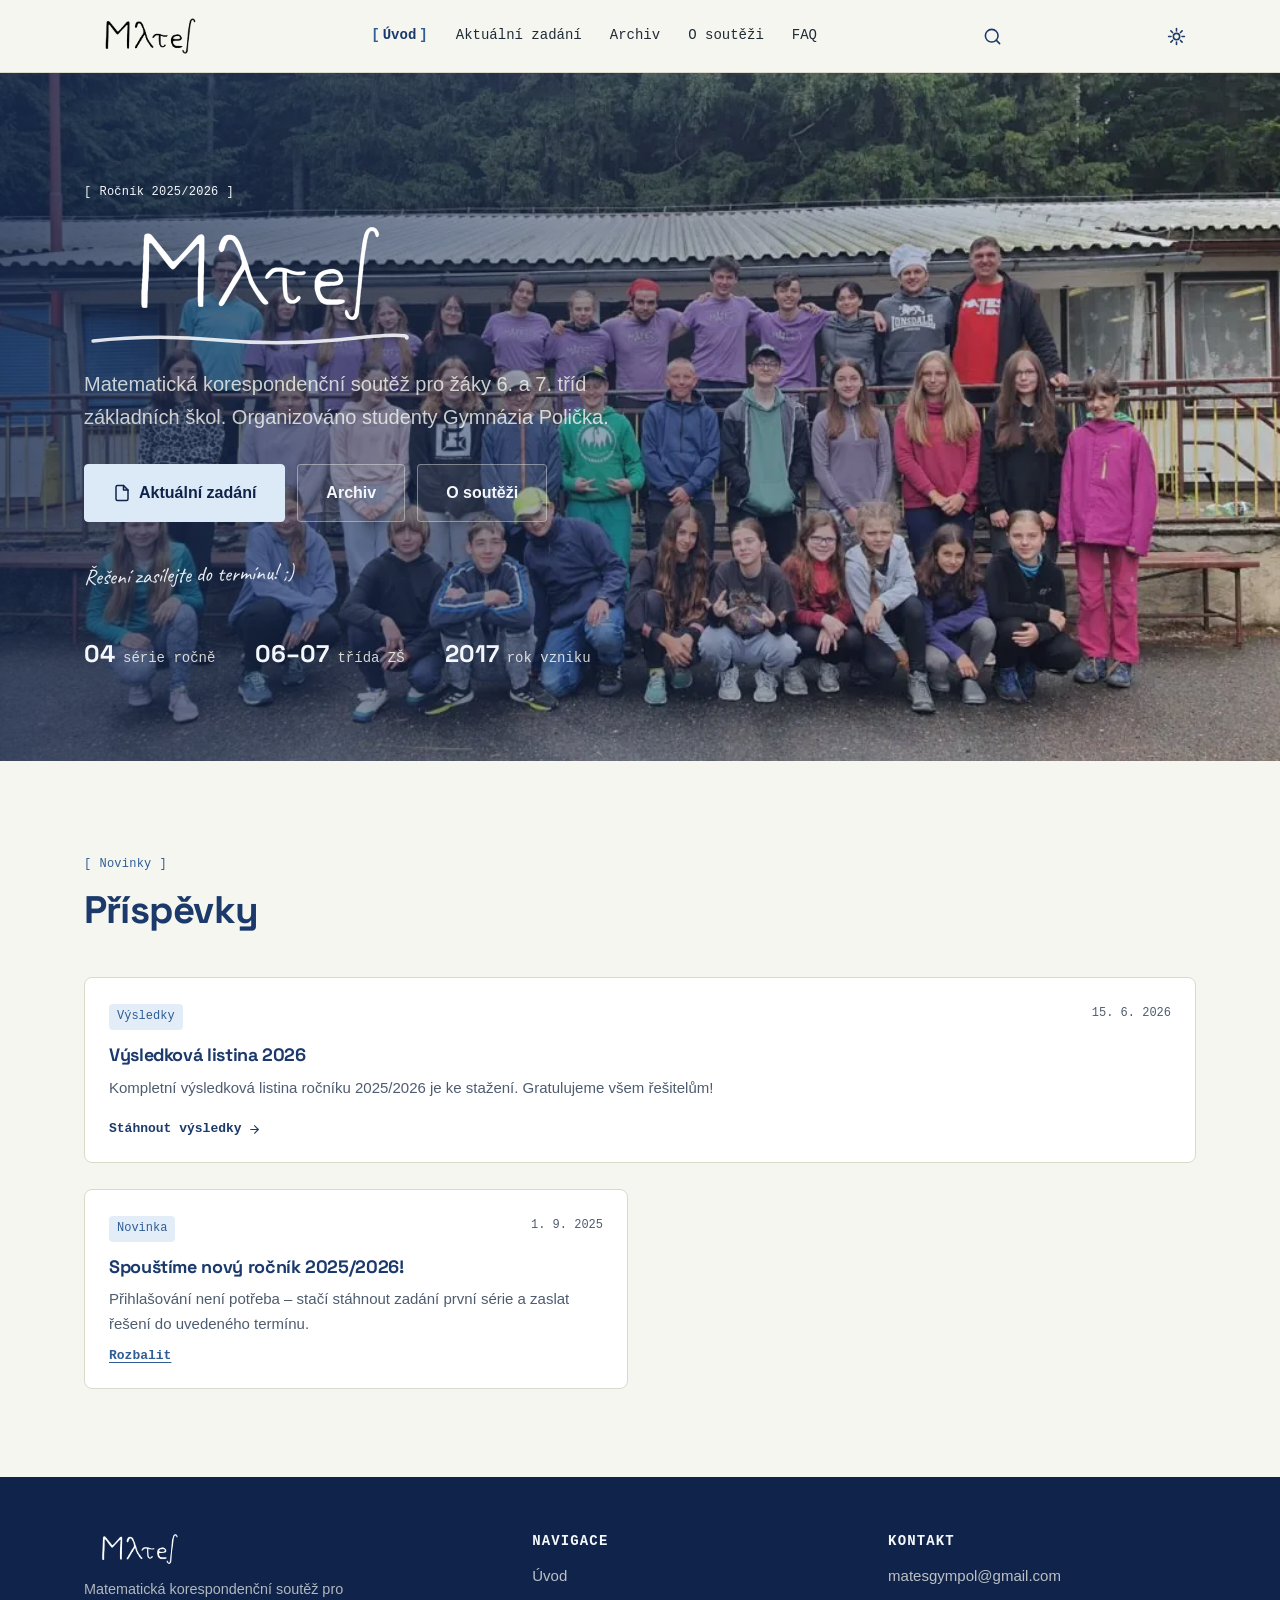
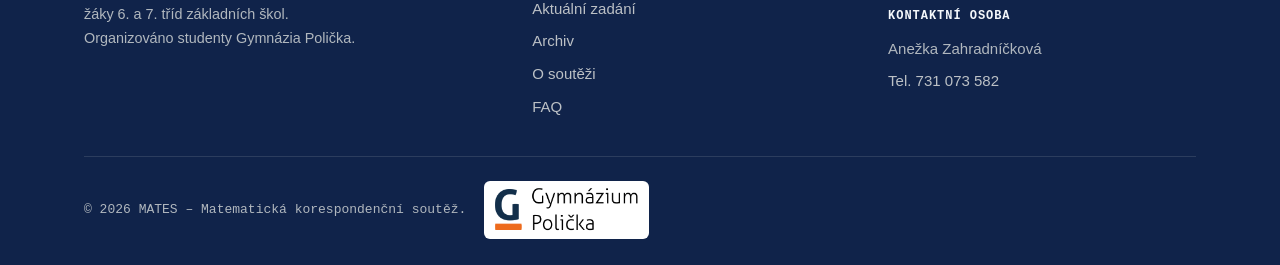
==== index.html @ 736cdec0 "Add files via upload" ====
<!DOCTYPE html>
<html lang="cs">
<head>
<meta charset="UTF-8">
<meta name="viewport" content="width=device-width, initial-scale=1">
<title>MATES – Matematická korespondenční soutěž pro žáky 6. a 7. tříd</title>
<meta name="description" content="MATES (matesgympolicka) – matematická korespondenční soutěž pro žáky 6. a 7. tříd základních škol. Organizuje Gymnázium Polička. Řešte úlohy, soutěžte s ostatními a rozvíjejte matematické dovednosti.">
<meta name="keywords" content="matematická soutěž, MATES, matesgympolicka, matesgympol, gympolicka mates, matematická korespondenční soutěž, Gymnázium Polička, matematika pro žáky, matematické úlohy, soutěž ZŠ, matematika 6. třída, matematika 7. třída, Polička matematika, matematická olympiáda, korespondenční soutěž, matematika ke stažení, matematické příklady, matematika pro děti, soutěž z matematiky, matematická hádanka, logické úlohy">
<link rel="canonical" href="https://matesgympolicka.me/">
<link rel="alternate" hreflang="cs" href="https://matesgympolicka.me/">
<link rel="icon" href="assets/images/favicon.png" type="image/png">
<link rel="apple-touch-icon" href="assets/images/apple-touch-icon.png">
<meta name="theme-color" content="#1B3A6B" media="(prefers-color-scheme: light)">
<meta name="theme-color" content="#0F1729" media="(prefers-color-scheme: dark)">
<meta property="og:type" content="website">
<meta property="og:title" content="MATES – Matematická korespondenční soutěž pro žáky 6. a 7. tříd">
<meta property="og:description" content="Matematická korespondenční soutěž pro žáky 6. a 7. tříd základních škol. Řešte úlohy, soutěžte s ostatními a rozvíjejte své matematické dovednosti.">
<meta property="og:image" content="https://matesgympolicka.me/assets/images/back1.webp">
<meta property="og:url" content="https://matesgympolicka.me/">
<meta property="og:locale" content="cs_CZ">
<meta property="og:site_name" content="MATES – Matematická korespondenční soutěž">
<meta name="twitter:card" content="summary_large_image">
<meta name="twitter:title" content="MATES – Matematická korespondenční soutěž pro žáky 6. a 7. tříd">
<meta name="twitter:description" content="Matematická korespondenční soutěž pro žáky 6. a 7. tříd základních škol. Řešte úlohy, soutěžte s ostatními a rozvíjejte své matematické dovednosti.">
<meta name="twitter:image" content="https://matesgympolicka.me/assets/images/back1.webp">
<link rel="preload" as="image" href="assets/images/back1.webp">
<script type="application/ld+json">
{
  "@context": "https://schema.org",
  "@type": "EducationalOrganization",
  "name": "MATES – Matematická korespondenční soutěž",
  "description": "Matematická korespondenční soutěž pro žáky 6. a 7. tříd základních škol",
  "url": "https://matesgympolicka.me/",
  "logo": "https://matesgympolicka.me/assets/images/logo.webp",
  "parentOrganization": {
    "@type": "EducationalOrganization",
    "name": "Gymnázium Polička",
    "url": "https://www.gympolicka.cz"
  },
  "contactPoint": {
    "@type": "ContactPoint",
    "email": "matesgympol@gmail.com",
    "telephone": "+420-731-073-582",
    "contactType": "customer service",
    "availableLanguage": "Czech"
  },
  "sameAs": []
}
</script>

<script type="application/ld+json">
{
  "@context": "https://schema.org",
  "@type": "WebSite",
  "name": "MATES – Matematická korespondenční soutěž",
  "url": "https://matesgympolicka.me/",
  "description": "Matematická korespondenční soutěž pro žáky 6. a 7. tříd základních škol",
  "inLanguage": "cs",
  "potentialAction": {
    "@type": "SearchAction",
    "target": "https://matesgympolicka.me/vsechny-prispevky/?q={search_term_string}",
    "query-input": "required name=search_term_string"
  }
}
</script>
<script>(function(){var t=null;try{t=localStorage.getItem("mates-theme")}catch(e){}if(t!=="light"&&t!=="dark"){t=window.matchMedia&&matchMedia("(prefers-color-scheme: dark)").matches?"dark":"light"}document.documentElement.setAttribute("data-theme",t)})();</script>
<link rel="preconnect" href="https://fonts.googleapis.com">
<link rel="preconnect" href="https://fonts.gstatic.com" crossorigin>
<link href="https://fonts.googleapis.com/css2?family=Space+Grotesk:wght@500;600;700&family=Caveat:wght@600&display=swap" rel="stylesheet">
<link rel="stylesheet" href="style.css?v=8">
<meta name="robots" content="index, follow">
</head>
<body>

<a class="skip-link" href="#main-content">Přeskočit na obsah</a>

<div class="chyba" id="chyba-obsah" hidden></div>

<header class="site-header" role="banner">
  <div class="container">
    <div class="nav">
      <a href="/" class="nav__brand" aria-label="MATES – Přejít na úvodní stránku">
        <img loading="lazy" class="nav__logo" src="assets/images/logo.webp" alt="" aria-hidden="true">
      </a>

      <button type="button" class="nav__toggle" aria-controls="mobile-navigation" aria-expanded="false" aria-label="Otevřít menu">
        <span></span><span></span><span></span>
      </button>

      <nav aria-label="Hlavní navigace">
        <ul class="nav__menu">
          <li><a href="/" class="nav__link is-active" aria-current="page">Úvod</a></li>
          <li><a href="/aktualni-zadani" class="nav__link">Aktuální zadání</a></li>
          <li><a href="/archiv" class="nav__link">Archiv</a></li>
          <li><a href="/o-soutezi" class="nav__link">O soutěži</a></li>
          <li><a href="/faq" class="nav__link">FAQ</a></li>
        </ul>
      </nav>

      <button type="button" class="nav__search" id="search-toggle" aria-label="Hledat" aria-expanded="false">
        <svg xmlns="http://www.w3.org/2000/svg" width="20" height="20" viewBox="0 0 24 24" fill="none" stroke="currentColor" stroke-width="2" stroke-linecap="round" stroke-linejoin="round" aria-hidden="true"><circle cx="11" cy="11" r="8"/><line x1="21" y1="21" x2="16.65" y2="16.65"/></svg>
      </button>

      <button type="button" class="theme-toggle" aria-label="Přepnout tmavý režim">
        <svg class="icon-sun" xmlns="http://www.w3.org/2000/svg" width="20" height="20" viewBox="0 0 24 24" fill="none" stroke="currentColor" stroke-width="2" stroke-linecap="round" stroke-linejoin="round" aria-hidden="true"><circle cx="12" cy="12" r="4"/><line x1="12" y1="2" x2="12" y2="5"/><line x1="12" y1="19" x2="12" y2="22"/><line x1="2" y1="12" x2="5" y2="12"/><line x1="19" y1="12" x2="22" y2="12"/><line x1="4.9" y1="4.9" x2="7" y2="7"/><line x1="17" y1="17" x2="19.1" y2="19.1"/><line x1="4.9" y1="19.1" x2="7" y2="17"/><line x1="17" y1="7" x2="19.1" y2="4.9"/></svg>
        <svg class="icon-moon" xmlns="http://www.w3.org/2000/svg" width="20" height="20" viewBox="0 0 24 24" fill="none" stroke="currentColor" stroke-width="2" stroke-linecap="round" stroke-linejoin="round" aria-hidden="true"><path d="M21 12.8A9 9 0 1 1 11.2 3a7 7 0 0 0 9.8 9.8z"/></svg>
      </button>
    </div>
  </div>
</header>

<div class="mobile-nav__overlay" id="mobile-nav-overlay" aria-hidden="true"></div>

<nav id="mobile-navigation" class="mobile-nav" aria-label="Mobilní navigace" aria-hidden="true">
  <div class="mobile-nav__header">
    <button type="button" class="mobile-nav__close" aria-label="Zavřít menu">
      <svg xmlns="http://www.w3.org/2000/svg" width="22" height="22" viewBox="0 0 24 24" fill="none" stroke="currentColor" stroke-width="2" stroke-linecap="round" stroke-linejoin="round"><line x1="18" y1="6" x2="6" y2="18"/><line x1="6" y1="6" x2="18" y2="18"/></svg>
    </button>
  </div>
  <div class="mobile-nav__content">
    <div class="mobile-nav__search">
      <input type="search" id="mobile-search-input" class="search__input" placeholder="Hledat…" aria-label="Vyhledat na webu" autocomplete="off">
      <div class="search__results" id="mobile-search-results" hidden></div>
    </div>
    <ul class="mobile-nav__list">
      <li><a href="/" class="is-active" aria-current="page">Úvod</a></li>
      <li><a href="/aktualni-zadani">Aktuální zadání</a></li>
      <li><a href="/archiv">Archiv</a></li>
      <li><a href="/o-soutezi">O soutěži</a></li>
      <li><a href="/faq">FAQ</a></li>
    </ul>
  </div>
  <div class="mobile-nav__footer">
    <h4>Kontakt</h4>
    <a data-z="email-link" href="mailto:matesgympol@gmail.com">matesgympol@gmail.com</a>
    <span data-z="skola">Gymnázium Polička</span>
    <button type="button" class="theme-toggle" aria-label="Přepnout tmavý režim">
      <svg class="icon-sun" xmlns="http://www.w3.org/2000/svg" width="20" height="20" viewBox="0 0 24 24" fill="none" stroke="currentColor" stroke-width="2" stroke-linecap="round" stroke-linejoin="round" aria-hidden="true"><circle cx="12" cy="12" r="4"/><line x1="12" y1="2" x2="12" y2="5"/><line x1="12" y1="19" x2="12" y2="22"/><line x1="2" y1="12" x2="5" y2="12"/><line x1="19" y1="12" x2="22" y2="12"/><line x1="4.9" y1="4.9" x2="7" y2="7"/><line x1="17" y1="17" x2="19.1" y2="19.1"/><line x1="4.9" y1="19.1" x2="7" y2="17"/><line x1="17" y1="7" x2="19.1" y2="4.9"/></svg>
      <svg class="icon-moon" xmlns="http://www.w3.org/2000/svg" width="20" height="20" viewBox="0 0 24 24" fill="none" stroke="currentColor" stroke-width="2" stroke-linecap="round" stroke-linejoin="round" aria-hidden="true"><path d="M21 12.8A9 9 0 1 1 11.2 3a7 7 0 0 0 9.8 9.8z"/></svg>
      <span>Tmavý režim</span>
    </button>
  </div>
</nav>

<main id="main-content">

  <section class="hero" aria-label="Úvodní sekce">
    <div class="hero__bg" id="hero-fotka"></div>

    <div class="container">
      <div class="hero__content">
        <span class="eyebrow" id="hero-stav">Ročník 2025/2026 · aktivní</span>
        <h1 class="hero__title"><img class="hero__logo" src="assets/images/logo-white.webp" alt="MATES"></h1>
        <svg class="chalk-underline" viewBox="0 0 300 14" preserveAspectRatio="none" aria-hidden="true">
          <path d="M3 9 Q 60 2 120 8 T 240 7 T 297 6" fill="none" stroke="currentColor" stroke-width="3.5" stroke-linecap="round"/>
        </svg>
        <p class="hero__subtitle" id="hero-podtitulek"></p>
        <div class="hero__actions">
          <a href="/aktualni-zadani" class="btn btn-chalk btn-lg">
            <svg xmlns="http://www.w3.org/2000/svg" width="18" height="18" viewBox="0 0 24 24" fill="none" stroke="currentColor" stroke-width="2" stroke-linecap="round" stroke-linejoin="round"><path d="M14 2H6a2 2 0 0 0-2 2v16a2 2 0 0 0 2 2h12a2 2 0 0 0 2-2V8z"/><polyline points="14 2 14 8 20 8"/></svg>
            Aktuální zadání
          </a>
          <a href="/archiv" class="btn btn-ghost btn-lg">Archiv</a>
          <a href="/o-soutezi" class="btn btn-ghost btn-lg">O soutěži</a>
        </div>
        <p class="hero__note" id="hero-poznamka" hidden></p>
        <div class="hero__stats" id="hero-statistiky"></div>
      </div>
    </div>
  </section>

  <section class="section" id="prispevky">
    <div class="container">
      <div class="section__head">
        <span class="eyebrow">Novinky</span>
        <h2 class="section__title"><a href="/vsechny-prispevky">Příspěvky</a></h2>
      </div>
      <div class="posts-grid" id="posts-grid" aria-live="polite" aria-busy="true">
      <div class="skeleton--card"><div class="skeleton skeleton--title"></div><div class="skeleton skeleton--text"></div><div class="skeleton skeleton--text" style="width:60%"></div></div>
      <div class="skeleton--card"><div class="skeleton skeleton--title"></div><div class="skeleton skeleton--text"></div></div>
      <div class="skeleton--card"><div class="skeleton skeleton--title"></div><div class="skeleton skeleton--text"></div></div></div>
    </div>
  </section>

</main>

<footer class="site-footer" role="contentinfo">
  <div class="container">
    <div class="footer-top">
      <div>
        <div class="footer-brand"><img loading="lazy" class="footer-logo" src="assets/images/logo-white.webp" alt="" aria-hidden="true"></div>
        <p class="footer-desc">Matematická korespondenční soutěž pro žáky 6. a 7. tříd základních škol. Organizováno studenty Gymnázia Polička.</p>
      </div>
      <div>
        <h4 class="footer-heading">Navigace</h4>
        <nav class="footer-links" aria-label="Patička navigace">
          <a href="/">Úvod</a>
          <a href="/aktualni-zadani">Aktuální zadání</a>
          <a href="/archiv">Archiv</a>
          <a href="/o-soutezi">O soutěži</a>
          <a href="/faq">FAQ</a>
        </nav>
      </div>
      <div>
        <h4 class="footer-heading">Kontakt</h4>
        <div class="footer-links">
          <a data-z="email-link" href="mailto:matesgympol@gmail.com">matesgympol@gmail.com</a>
          <span class="footer-subhead">Kontaktní osoba</span>
          <span data-z="osoba">Anežka Zahradníčková</span>
          <a data-z="telefon" href="tel:731073582">Tel. 731 073 582</a>
        </div>
      </div>
    </div>
    <div class="footer-bottom">
      <span class="footer-bottom__group">
        <span>&copy; <span data-z="rok-letos">2026</span> MATES – Matematická korespondenční soutěž.</span>
        <a class="footer-school-logo" href="https://www.gympolicka.cz" target="_blank" rel="noopener" aria-label="Gymnázium Polička – web školy"><img loading="lazy" src="assets/images/skola-logo.webp" alt="Gymnázium Polička"></a>
      </span>
    </div>
  </div>
</footer>

<script src="obsah.js?v=8"></script>
<script src="main.js?v=8"></script>
<script src="editor.js?v=8"></script>
</body>
</html>
---- style.css ----
/* MATES — styly. Barvy a písma se mění tady, obsah v obsah.js. */

:root {
  color-scheme: light;
  --ink: #1B3A6B;
  --ink-2: #10234A;
  --paper: #F5F6EF;
  --paper-2: #ECEEE3;
  --box: #F0F1EB;
  --chalk: #F4F7FB;   /* bílá křída (na modré tabuli) */
  --chalk-deep: #2F5D94; /* ocelová modř (na světlém pozadí) */
  --coral: #C6512F;
  --coral-bg: #FBEAE2;
  --line: #DAD9CC;
  --text: #202B38;      /* neutrál zchlazený k modři */
  --text-muted: #4E5C70; /* ≥ 5.5:1 na papíře */
  --white: #FFFFFF;

  /* modrá škála jednoho odstínu */
  --blue-50: #E3EDF8;
  --blue-100: #DCE9F7;
  --blue-200: #C9DDF2;
  /* sémantické stavy */
  --ok: #2E6B3C; --ok-bg: #E4F0E6;
  --warn: #8A6D1D; --warn-bg: #F6F0DA;

  --hero-bg: #10234A;
  --shadow-hdr: 0 6px 20px rgba(16,35,74,0.14);

  --font-display: "Space Grotesk", "Segoe UI", sans-serif;
  --font-body: -apple-system, BlinkMacSystemFont, "Segoe UI", Roboto, "Helvetica Neue", Arial, sans-serif;
  --font-mono: ui-monospace, "Cascadia Mono", "Segoe UI Mono", Menlo, Consolas, monospace;
  --font-hand: "Caveat", "Segoe Script", cursive;

  /* typografická škála */
  --text-xs: 0.75rem; --text-sm: 0.875rem; --text-md: 1.0625rem;
  --text-lg: 1.125rem; --text-xl: 1.375rem; --text-2xl: 1.75rem; --text-3xl: 2.4rem;
  /* rytmus pohybu */
  --dur-1: 0.15s; --dur-2: 0.25s; --dur-3: 0.4s;

  --radius-sm: 4px;
  --radius-md: 8px;
  --container: 1160px;
  --pad: 24px;
  --gap-section: 88px;

  --ease: cubic-bezier(0.4, 0, 0.2, 1);
}

/* Tmavý režim */
[data-theme="dark"] {
  color-scheme: dark;
  --ink: #DCE5F1;
  --ink-2: #0A111F;
  --paper: #0F1729;
  --paper-2: #16213A;
  --box: #1D2B48;
  --chalk: #F4F7FB;
  --chalk-deep: #8FB4E0;
  --coral: #E37E5A;
  --coral-bg: #3A241C;
  --line: rgba(220,231,245,0.14);
  --text: #C9D4E2;
  --text-muted: #9AA7BA; /* ≥ 6:1 na tmavých plochách */
  --white: #17223B;
  --blue-50: #22355A;
  --blue-100: #2A3F68;
  --blue-200: #33507F;
  --ok: #7BC48F; --ok-bg: #1D3326;
  --warn: #D9B45C; --warn-bg: #332B17;
  --hero-bg: #0B1526;
  --shadow-hdr: 0 6px 20px rgba(0,0,0,0.5);
}
[data-theme="dark"] .btn-primary:hover { background: var(--blue-200); border-color: var(--blue-200); color: var(--ink-2); }
[data-theme="dark"] .btn-chalk { color: var(--chalk); }
[data-theme="dark"] .btn-chalk:hover { color: var(--chalk); }
[data-theme="dark"] .skip-link { color: var(--ink-2); }
[data-theme="dark"] .info-item__logo, [data-theme="dark"] .footer-school-logo img { background: #fff; }

[data-theme="dark"] .archiv-link { border-color: var(--line); }
[data-theme="dark"] a.archiv-link:hover { border-color: var(--chalk-deep); background: var(--blue-50); }
[data-theme="dark"] .edit-overlay { background: rgba(5,10,20,0.72); }
@media (max-width: 900px) { .nav .theme-toggle { display: none; } }

/* Reset */
*, *::before, *::after { box-sizing: border-box; margin: 0; padding: 0; }
html { -webkit-font-smoothing: antialiased; scroll-padding-top: 84px; }
body {
  font-family: var(--font-body);
  font-size: 1rem;
  color: var(--text);
  background: var(--paper);
  line-height: 1.65;
  overflow-x: hidden;
}
img { max-width: 100%; height: auto; display: block; }
a { color: inherit; text-decoration: none; }
ul, ol { list-style: none; }
button { font: inherit; cursor: pointer; background: none; border: none; color: inherit; }
h1, h2, h3, h4 {
  font-family: var(--font-display);
  color: var(--ink);
  line-height: 1.2;
  font-weight: 700;
  letter-spacing: -0.02em;
}
p { margin-bottom: 1rem; }
p:last-child { margin-bottom: 0; }
svg { display: block; }

:focus-visible { outline: 2px solid var(--chalk-deep); outline-offset: 2px; }
::selection { background: var(--chalk-deep); color: var(--paper); }
.hero :focus-visible, .page-hero :focus-visible, .site-footer :focus-visible, .btn-ghost:focus-visible { outline-color: rgba(244,247,251,0.95); }

@media (prefers-reduced-motion: reduce) {
  * { animation-duration: 0.01ms !important; transition-duration: 0.01ms !important; }
}

/* Základní prvky */
.container { max-width: var(--container); margin: 0 auto; padding: 0 var(--pad); }
.section { padding: var(--gap-section) 0; }
.section--alt { background: var(--paper-2); }
.section__head { margin-bottom: 44px; }
.section__head .eyebrow { margin-bottom: 12px; }
.section__title { font-size: clamp(1.75rem, 4vw, 2.4rem); }

.sr-only {
  position: absolute; width: 1px; height: 1px; padding: 0; margin: -1px;
  overflow: hidden; clip: rect(0,0,0,0); white-space: nowrap; border: 0;
}

.skip-link {
  position: absolute; top: -100%; left: 16px;
  background: var(--ink); color: var(--white);
  padding: 10px 18px; border-radius: 0 0 var(--radius-sm) var(--radius-sm);
  z-index: 9999; font-weight: 600; font-family: var(--font-mono); font-size: 0.85rem;
}
.skip-link:focus { top: 0; }

/* Štítek [v závorkách] */
.eyebrow {
  display: inline-flex; align-items: center; gap: 8px;
  font-family: var(--font-mono); font-size: 0.75rem; font-weight: 500;
  letter-spacing: 0.02em; color: var(--chalk-deep);
}
.eyebrow::before { content: "["; }
.eyebrow::after { content: "]"; }

/* Tlačítka */
.btn {
  display: inline-flex; align-items: center; justify-content: center; gap: 8px;
  padding: 12px 22px; border-radius: var(--radius-sm);
  font-size: 0.9375rem; font-weight: 600;
  border: 1.5px solid transparent; transition: opacity 0.15s var(--ease), background-color 0.15s var(--ease), color 0.15s var(--ease);
  white-space: nowrap;
}
.btn:active { opacity: 0.88; }
.btn-primary { background: var(--ink); color: var(--paper); border-color: var(--ink); }
.btn-primary:hover { background: var(--ink-2); border-color: var(--ink-2); }
.btn-chalk { background: var(--blue-100); color: var(--ink-2); border-color: var(--blue-100); }
.btn-chalk:hover { background: var(--blue-200); border-color: var(--blue-200); }
.btn-outline { background: transparent; color: var(--ink); border-color: var(--ink); }
.btn-outline:hover { background: var(--ink); color: var(--paper); }
.btn-ghost { background: rgba(245,246,239,0.08); color: var(--chalk); border-color: rgba(245,246,239,0.4); }
.btn-ghost:hover { background: rgba(245,246,239,0.18); }
.btn-sm { padding: 8px 16px; font-size: 0.8125rem; }
.btn-lg { padding: 15px 28px; font-size: 1rem; }
.btn-full { width: 100%; }

/* Chybový pruh */
.chyba {
  background: var(--coral-bg); color: var(--coral);
  border-bottom: 2px solid var(--coral);
  padding: 12px var(--pad); font-size: 0.875rem; font-weight: 600;
}

/* Hlavička a menu */
.site-header {
  position: sticky; top: 0; z-index: 1000;
  background: var(--paper);
  border-bottom: 1px solid var(--line);
  transition: box-shadow 0.25s var(--ease);
}
.site-header.is-scrolled { box-shadow: var(--shadow-hdr); }

.nav { display: flex; align-items: center; justify-content: space-between; height: 72px; gap: 16px; }
.nav__brand { display: flex; align-items: center; gap: 10px; font-family: var(--font-display); font-weight: 700; font-size: 1.25rem; color: var(--ink); }
.nav__logo { height: 38px; width: auto; }
.nav__brand-mark {
  display: flex; align-items: center; justify-content: center; width: 36px; height: 36px;
  background: var(--ink); color: var(--chalk); border-radius: var(--radius-sm);
  font-family: var(--font-mono); font-weight: 700; font-size: 0.95rem;
}

.nav__search {
  display: inline-flex; align-items: center; justify-content: center;
  width: 40px; height: 40px; border-radius: var(--radius-sm);
  color: var(--ink); background: transparent; border: 1px solid transparent;
  cursor: pointer; transition: background 0.15s var(--ease), color 0.15s var(--ease), border-color 0.15s var(--ease);
}
.nav__search:hover { background: var(--paper-2); color: var(--chalk-deep); border-color: var(--line); }
.nav__search[aria-expanded="true"] { background: var(--paper-2); color: var(--chalk-deep); border-color: var(--line); }
.nav__search svg { width: 19px; height: 19px; }


.theme-toggle {
  display: inline-flex; align-items: center; justify-content: center;
  width: 40px; height: 40px; border-radius: var(--radius-sm);
  color: var(--ink); background: transparent; border: 1px solid transparent;
  cursor: pointer; transition: background var(--dur-1) var(--ease), color var(--dur-1) var(--ease), border-color var(--dur-1) var(--ease);
}
.theme-toggle:hover { background: var(--paper-2); color: var(--chalk-deep); border-color: var(--line); }
.theme-toggle svg { width: 19px; height: 19px; }
.theme-toggle .icon-moon { display: none; }
[data-theme="dark"] .theme-toggle .icon-sun { display: none; }
[data-theme="dark"] .theme-toggle .icon-moon { display: block; }

.nav__toggle { display: none; }

.nav__menu { display: flex; align-items: center; gap: 4px; }
.nav__link {
  display: block; padding: 7px 12px; font-size: 0.875rem; font-weight: 500;
  color: var(--text); border-radius: var(--radius-sm); font-family: var(--font-mono);
}
.nav__link:hover { background: var(--paper-2); color: var(--ink); }
.nav__link.is-active { color: var(--ink); font-weight: 600; }
.nav__link.is-active::before { content: "["; color: var(--chalk-deep); margin-right: 3px; }
.nav__link.is-active::after { content: "]"; color: var(--chalk-deep); margin-left: 3px; }

@media (max-width: 900px) {
  .nav__menu { display: none; }
  .nav__toggle {
    display: flex; flex-direction: column; justify-content: center; align-items: center;
    gap: 5px; width: 44px; height: 44px; border-radius: var(--radius-sm);
    position: relative; z-index: 1100;
  }
  .nav__toggle span { display: block; width: 22px; height: 2px; background: var(--ink); border-radius: 2px; transition: transform 0.25s var(--ease), opacity 0.2s var(--ease); }
  .nav__toggle.active span:nth-child(1) { transform: translateY(7px) rotate(45deg); }
  .nav__toggle.active span:nth-child(2) { opacity: 0; }
  .nav__toggle.active span:nth-child(3) { transform: translateY(-7px) rotate(-45deg); }
}
@media (min-width: 901px) { .nav__toggle { display: none !important; } }
@media (max-width: 900px) {
  /* Lupa v hlavičce je jen na desktopu — na mobilu je vyhledávání v menu */
  .nav__search { display: none; }
}

/* Mobilní menu (vysouvací panel) */
.mobile-nav, .mobile-nav__overlay { display: none; }

@media (max-width: 900px) {
  .mobile-nav__overlay {
    display: block; position: fixed; inset: 0; background: rgba(16,35,74,0.55);
    z-index: 1050; opacity: 0; visibility: hidden; pointer-events: none;
    transition: opacity 0.3s ease, visibility 0.3s;
  }
  .mobile-nav__overlay.active { opacity: 1; visibility: visible; pointer-events: auto; }

  .mobile-nav {
    display: flex; flex-direction: column;
    position: fixed; top: 0; right: 0; bottom: 0; width: 320px; max-width: 85vw;
    background: var(--paper); z-index: 1100; transform: translateX(100%);
    transition: transform 0.35s var(--ease);
    box-shadow: -8px 0 30px rgba(16,35,74,0.18);
    background-image:
      linear-gradient(var(--line) 1px, transparent 1px),
      linear-gradient(90deg, var(--line) 1px, transparent 1px);
    background-size: 24px 24px; background-position: -1px -1px;
  }
  .mobile-nav.active { transform: translateX(0); }

  .mobile-nav__header { display: flex; justify-content: flex-end; align-items: center; padding: 14px 20px; border-bottom: 1px solid var(--line); height: 72px; background: var(--paper); }
  .mobile-nav__close { display: flex; align-items: center; justify-content: center; width: 40px; height: 40px; border-radius: var(--radius-sm); color: var(--ink); }
  .mobile-nav__close:hover { background: var(--paper-2); }

  .mobile-nav__content { flex: 1; overflow-y: auto; padding: 24px; }
  .mobile-nav__list { display: flex; flex-direction: column; gap: 2px; }
  .mobile-nav__list a {
    display: block; padding: 15px 4px; font-size: 1.2rem; font-weight: 600; font-family: var(--font-display);
    color: var(--ink); border-bottom: 1px solid var(--line);
  }
  .mobile-nav__list a.is-active { color: var(--chalk-deep); }
  .mobile-nav__list li:last-child a { border-bottom: none; }

  .mobile-nav__footer { padding: 20px 24px calc(20px + env(safe-area-inset-bottom)); border-top: 1px solid var(--line); background: var(--paper); }
  .mobile-nav__footer h4 { font-family: var(--font-mono); font-size: 0.75rem; font-weight: 600; text-transform: uppercase; letter-spacing: 0.08em; color: var(--text-muted); margin-bottom: 8px; }
  .mobile-nav__footer a { display: block; font-size: 0.9375rem; color: var(--ink); font-weight: 600; margin-bottom: 4px; }
  .mobile-nav__footer span { display: block; font-size: 0.9375rem; color: var(--text-muted); }
  .mobile-nav__footer .theme-toggle { width: 100%; margin-top: 16px; gap: 8px; border: 1px solid var(--line); background: var(--paper-2); }
}

/* Hero — úvodní stránka */
.hero {
  position: relative; overflow: hidden; padding: 104px 0 88px;
  background: var(--hero-bg);
  background-image:
    linear-gradient(rgba(245,246,239,0.055) 1px, transparent 1px),
    linear-gradient(90deg, rgba(245,246,239,0.055) 1px, transparent 1px);
  background-size: 44px 44px;
}
.hero__bg { position: absolute; inset: 0; background-size: cover; background-position: center; }
.hero__bg::after {
  content: ""; position: absolute; inset: 0;
  background: linear-gradient(100deg, rgba(16,35,74,0.78) 0%, rgba(16,35,74,0.42) 45%, rgba(16,35,74,0.04) 100%);
}
.hero__content { position: relative; z-index: 2; max-width: 720px; animation: rise 0.6s var(--ease) both; }
.hero .eyebrow { color: var(--chalk); margin-bottom: 20px; }
.hero__title {
  display: block; margin-bottom: 8px;
}
.hero__logo {
  width: clamp(230px, 36vw, 350px); height: auto; display: block;
}
.chalk-underline {
  display: block; width: min(320px, 70%); height: 14px; color: var(--chalk);
  margin: 0 0 22px 6px; opacity: 0.9;
}
.hero__subtitle {
  font-size: clamp(1rem, 2.2vw, 1.25rem); color: rgba(245,246,239,0.8);
  margin-bottom: 30px; max-width: 560px;
}
.hero__actions { display: flex; flex-wrap: wrap; gap: 12px; margin-bottom: 28px; }
.hero__note {
  font-family: var(--font-hand); font-size: 1.35rem; color: var(--chalk);
  transform: rotate(-1.5deg); margin-bottom: 48px; opacity: 0.95;
}
.hero__stats { display: flex; flex-wrap: wrap; gap: 40px; font-family: var(--font-mono); }
.hero__stat { color: rgba(245,246,239,0.85); font-size: 0.875rem; }
.hero__stat b { font-family: var(--font-display); font-size: 1.5rem; color: var(--chalk); font-weight: 700; margin-right: 8px; }
@keyframes rise {
  from { opacity: 0; transform: translateY(16px); }
  to { opacity: 1; transform: none; }
}

/* Čmáranice v hero */
.doodle {
  position: absolute; color: var(--chalk); opacity: 0.16;
  font-family: var(--font-mono); font-weight: 600;
  pointer-events: none; z-index: 1;
}
.doodle text { fill: currentColor; }
.doodle--1 { top: 120px; right: 8%; width: 220px; transform: rotate(6deg); }
.doodle--2 { bottom: 90px; right: 22%; width: 190px; transform: rotate(-5deg); }
.doodle--3 { top: 52%; right: 4%; width: 120px; transform: rotate(-8deg); }
.doodle--4 { top: 30%; right: 30%; width: 150px; transform: rotate(4deg); }
@media (max-width: 900px) { .doodle { display: none; } }

/* Hero vnitřních stránek */
.page-hero {
  position: relative; overflow: hidden; padding: 72px 0 52px;
  background: var(--hero-bg);
  background-image:
    linear-gradient(rgba(245,246,239,0.055) 1px, transparent 1px),
    linear-gradient(90deg, rgba(245,246,239,0.055) 1px, transparent 1px);
  background-size: 44px 44px;
}
.page-hero__bg { position: absolute; inset: 0; background-size: cover; background-position: center; }
.page-hero__bg::after { content: ""; position: absolute; inset: 0; background: linear-gradient(100deg, rgba(16,35,74,0.75) 0%, rgba(16,35,74,0.4) 50%, rgba(16,35,74,0.06) 100%); }
.page-hero .container { position: relative; z-index: 2; }
.page-hero .eyebrow { color: var(--chalk); margin-bottom: 12px; }
.page-hero h1 { color: var(--chalk); font-size: clamp(2rem, 4.5vw, 2.9rem); margin-bottom: 10px; }
.page-hero p { color: rgba(245,246,239,0.78); max-width: 600px; font-size: 1.0625rem; }

/* Karty */

/* Pracovní list — karta s perforovaným okrajem a izolepou */
.worksheet, .vzkaz, .assignment {
  position: relative; background: var(--white); border: 1px solid var(--line);
  border-radius: var(--radius-md);
}
.worksheet {
  padding: 26px 24px 22px; display: flex; flex-direction: column; gap: 0;
  transition: transform 0.2s var(--ease), box-shadow 0.2s var(--ease), border-color 0.2s var(--ease);
}
.worksheet:hover {
  transform: translateY(-2px);
  box-shadow: 0 8px 24px rgba(16,35,74,0.1);
  border-color: var(--chalk-deep);
}
.worksheet__top { display: flex; justify-content: space-between; align-items: flex-start; gap: 10px; margin-bottom: 14px; }
.worksheet__tag { font-family: var(--font-mono); font-size: 0.75rem; color: var(--chalk-deep); background: var(--blue-50); padding: 3px 8px; border-radius: var(--radius-sm); white-space: nowrap; }
.worksheet__date { font-family: var(--font-mono); font-size: 0.75rem; color: var(--text-muted); white-space: nowrap; }
.worksheet__title { font-size: 1.125rem; margin-bottom: 10px; }
.worksheet__title a:hover { color: var(--chalk-deep); }
.worksheet__excerpt { color: var(--text-muted); font-size: 0.9375rem; margin-bottom: 18px; flex: 1; }
.worksheet__link { display: inline-flex; align-items: center; gap: 6px; font-family: var(--font-mono); font-size: 0.8125rem; font-weight: 600; color: var(--ink); }
.worksheet__link:hover { color: var(--coral); }

.card-grid { display: grid; grid-template-columns: repeat(3, 1fr); gap: 26px 24px; }


.posts-grid { display: grid; grid-template-columns: 1fr; gap: 26px 24px; }
.posts-grid .worksheet--full { grid-column: 1 / -1; }
.worksheet__excerpt--clamp {
  display: -webkit-box; -webkit-line-clamp: 3; -webkit-box-orient: vertical; line-clamp: 3; overflow: hidden;
  margin-bottom: 8px;
}
.worksheet__toggle {
  align-self: flex-start; background: none; border: none; padding: 0;
  color: var(--chalk-deep); font-family: var(--font-mono); font-size: 0.8125rem; font-weight: 600;
  cursor: pointer; text-decoration: underline; text-underline-offset: 3px;
}
.worksheet__toggle:hover { color: var(--coral); }
.worksheet__more { margin-bottom: 6px; }
.worksheet__more .worksheet__excerpt { flex: 0; }
.worksheet.highlight { animation: hl-flash 2s var(--ease); }
@keyframes hl-flash {
  0% { box-shadow: 0 0 0 4px var(--chalk-deep); }
  100% { box-shadow: 0 0 0 4px rgba(47,93,148,0); }
}
@media (min-width: 700px) {
  .posts-grid { grid-template-columns: 1fr 1fr; }
}

.section__title a { color: inherit; text-decoration: none; }
.section__title a:hover { color: var(--chalk-deep); text-decoration: underline; text-underline-offset: 4px; }


.mobile-nav__search { margin-bottom: 20px; }
.mobile-nav__search .search__input { background: var(--white); }
.mobile-nav__search .search__results { margin-top: 10px; max-height: 40vh; overflow-y: auto; }

/* Vyhledávání — panel pod hlavičkou */
.search-panel {
  position: absolute; top: 100%; left: 0; right: 0;
  background: var(--paper); border-bottom: 1px solid var(--line);
  box-shadow: 0 18px 40px rgba(16,35,74,0.16);
  padding: 18px 0 24px;
  animation: panel-in var(--dur-2) var(--ease);
}
@keyframes panel-in {
  from { opacity: 0; transform: translateY(-6px); }
  to { opacity: 1; transform: none; }
}
.search-panel__bar { display: flex; gap: 10px; }
.search-panel .search__input { flex: 1; }
.search-panel__close {
  flex-shrink: 0; width: 48px; border: 2px solid var(--line); border-radius: var(--radius-md);
  background: var(--white); color: var(--text-muted); cursor: pointer;
  display: inline-flex; align-items: center; justify-content: center;
  transition: border-color 0.15s var(--ease), color 0.15s var(--ease);
}
.search-panel__close:hover { border-color: var(--chalk-deep); color: var(--ink); }
.search-panel .search__results { max-height: 55vh; overflow-y: auto; }
.search__input {
  width: 100%; padding: 14px 18px; font: inherit; font-size: 1.0625rem; color: var(--ink);
  background: var(--white); border: 2px solid var(--line); border-radius: var(--radius-md);
  transition: border-color 0.15s var(--ease), box-shadow 0.15s var(--ease);
}
.search__input:focus { outline: none; border-color: var(--chalk-deep); box-shadow: 0 0 0 3px rgba(47,93,148,0.15); }
.search__input::placeholder { color: var(--text-muted); }
.search__results { margin-top: 18px; display: flex; flex-direction: column; gap: 10px; }
.search__result {
  background: var(--white); border: 1px solid var(--line); border-radius: var(--radius-md);
  padding: 14px 18px; display: flex; flex-direction: column; gap: 3px;
}
.search__result-type {
  font-family: var(--font-mono); font-size: 0.6875rem; text-transform: uppercase;
  letter-spacing: 0.07em; color: var(--chalk-deep);
}
.search__result a { font-weight: 600; color: var(--ink); text-decoration: none; }
.search__result a:hover { text-decoration: underline; }
.search__empty { color: var(--text-muted); font-size: 0.9375rem; }


.vzkaz { padding: 40px 36px 34px; max-width: 780px; transform: rotate(-0.4deg); }
.vzkaz__text { font-size: 1.125rem; line-height: 1.8; margin-bottom: 18px; }
.vzkaz__podpis { font-family: var(--font-hand); font-size: 1.6rem; color: var(--chalk-deep); margin-bottom: 26px; }
.vzkaz .btn { margin-top: 4px; }


.empty-state {
  text-align: center; padding: 40px 24px; background: var(--white);
  border: 1.5px dashed var(--line); border-radius: var(--radius-md);
  color: var(--text-muted); font-size: 0.9375rem;
}

/* Aktuální zadání */
.assignment { overflow: hidden; max-width: 760px; transform: rotate(-0.3deg); }
.assignment__head { padding: 30px 32px; border-bottom: 1px solid var(--line); }
.assignment__label { font-family: var(--font-mono); font-size: 0.8125rem; color: var(--chalk-deep); margin-bottom: 8px; }
.assignment__title { font-size: 1.5rem; margin-bottom: 14px; }
.assignment__deadline {
  display: inline-flex; align-items: center; gap: 8px;
  font-family: var(--font-mono); font-size: 0.8125rem;
  background: var(--blue-50); color: var(--chalk-deep); padding: 6px 12px; border-radius: var(--radius-sm);
}
.assignment__body { padding: 30px 32px 32px; }
.assignment__download {
  display: flex; align-items: center; justify-content: space-between; gap: 16px; flex-wrap: wrap;
  background: var(--box); border: 1px solid var(--line); border-radius: var(--radius-md);
  padding: 18px 22px; margin: 20px 0;
}
.assignment__file strong { display: block; font-size: 0.9375rem; }
.assignment__file span { font-size: 0.8125rem; color: var(--text-muted); }
.assignment__info { background: var(--box); border-radius: var(--radius-md); padding: 22px; margin-top: 24px; }
.assignment__info h3 { font-size: 1rem; margin-bottom: 8px; }
.assignment__info p { color: var(--text-muted); font-size: 0.9375rem; }
.assignment__info a { color: var(--ink); font-weight: 600; text-decoration: underline; text-decoration-color: var(--chalk); text-underline-offset: 3px; }
.assignment__info a:hover { color: var(--chalk-deep); }

/* Archiv */
.archiv-list { display: flex; flex-direction: column; gap: 12px; max-width: 760px; }
.archiv-item { background: var(--white); border: 1px solid var(--line); border-radius: var(--radius-md); overflow: hidden; transition: box-shadow 0.2s var(--ease); }
.archiv-item:hover { box-shadow: 0 4px 16px rgba(16,35,74,0.08); }
.archiv-toggle {
  width: 100%; display: flex; align-items: center; justify-content: space-between; gap: 12px;
  padding: 20px 24px; font-family: var(--font-display); font-weight: 700; font-size: 1.0625rem; color: var(--ink);
}
.archiv-toggle:hover { background: var(--paper-2); }
.archiv-chevron { width: 18px; height: 18px; flex-shrink: 0; transition: transform 0.25s var(--ease); }
.archiv-toggle[aria-expanded="true"] .archiv-chevron { transform: rotate(180deg); }

/* Vysouvací panel — grid trik, visibility skrývá i z tabulátoru */
.archiv-panel { display: grid; grid-template-rows: 0fr; visibility: hidden; transition: grid-template-rows 0.3s var(--ease), visibility 0.3s; }
.archiv-panel.open { grid-template-rows: 1fr; visibility: visible; }
.archiv-panel__clip { overflow: hidden; min-height: 0; }
.archiv-panel__inner { padding: 4px 24px 20px; display: flex; flex-direction: column; gap: 8px; }
.archiv-link {
  display: flex; align-items: center; justify-content: space-between; gap: 12px; padding: 12px 14px;
  background: var(--box); border-radius: var(--radius-sm); font-size: 0.9375rem; font-weight: 500; color: var(--ink);
  border: 1px solid transparent; transition: border-color var(--dur-1) var(--ease);
}
a.archiv-link:hover { border-color: var(--chalk-deep); }
.archiv-link.disabled { color: var(--text-muted); cursor: default; }  .archiv-link .tag { font-family: var(--font-mono); font-size: 0.75rem; color: var(--text-muted); }
  a.archiv-link:hover .tag { color: var(--ink); }
  .archiv-series { display: flex; flex-direction: column; gap: 6px; }

/* O soutěži */
.about-grid { display: grid; grid-template-columns: 1.5fr 1fr; gap: 56px; align-items: start; }
.o-nas h3 { font-size: 1.1875rem; margin: 1.9rem 0 0.7rem; }
.o-nas h3:first-child { margin-top: 0; }
.o-nas p { color: var(--text-muted); }

.info-list { display: flex; flex-direction: column; gap: 4px; }
.info-item { display: flex; gap: 14px; padding: 16px 0; border-bottom: 1px solid var(--line); }
.info-item:last-child { border-bottom: none; }
.info-item__icon { display: flex; align-items: center; justify-content: center; width: 38px; height: 38px; background: var(--paper-2); border-radius: var(--radius-sm); flex-shrink: 0; }
.info-item__icon svg { width: 18px; height: 18px; color: var(--ink); }
.info-item__label { font-family: var(--font-mono); font-size: 0.75rem; color: var(--text-muted); margin-bottom: 2px; }
.info-item__value { font-size: 0.9375rem; font-weight: 600; color: var(--ink); }
.info-item__value a { text-decoration: underline; text-decoration-color: var(--chalk); text-underline-offset: 3px; }
.info-item__value a:hover { color: var(--chalk-deep); }
.info-item__logo {
  height: 64px; width: auto; background: #fff;
  border: 1px solid var(--line); border-radius: 6px; padding: 6px 10px;
  margin-top: 12px;
}

/* Patička */
.site-footer { background: var(--ink-2); color: rgba(245,246,239,0.7); padding: 56px 0 28px; }
.footer-top { display: grid; grid-template-columns: 1.3fr 1fr 1fr; gap: 48px; padding-bottom: 36px; border-bottom: 1px solid rgba(245,246,239,0.12); margin-bottom: 24px; }
.footer-brand { display: flex; align-items: center; gap: 10px; font-family: var(--font-display); font-weight: 700; font-size: 1.1875rem; color: var(--chalk); margin-bottom: 12px; }
.footer-logo { height: 32px; width: auto; }
.footer-desc { font-size: 0.9rem; line-height: 1.7; max-width: 280px; }
.footer-heading { font-family: var(--font-mono); font-size: 0.875rem; font-weight: 600; color: var(--chalk); text-transform: uppercase; letter-spacing: 0.08em; margin-bottom: 14px; }
.footer-links { display: flex; flex-direction: column; gap: 8px; }
.footer-links a { font-size: 0.9375rem; color: rgba(245,246,239,0.75); }
.footer-links a:hover { color: var(--chalk); }
.footer-links span { font-size: 0.9375rem; }
.footer-links .footer-subhead { font-family: var(--font-mono); font-size: 0.75rem; font-weight: 600; color: var(--chalk); text-transform: uppercase; letter-spacing: 0.08em; margin-top: 10px; margin-bottom: 2px; }
.footer-bottom { display: flex; justify-content: space-between; align-items: center; gap: 16px; flex-wrap: wrap; font-size: 0.8125rem; font-family: var(--font-mono); }
.footer-bottom a { color: rgba(245,246,239,0.78); }
.footer-bottom a:hover { color: var(--chalk); }
.footer-bottom__group { display: inline-flex; align-items: center; gap: 18px; flex-wrap: wrap; }
.footer-school-logo img { height: 58px; width: auto; background: #fff; border-radius: 6px; padding: 5px 9px; display: block; }

/* Editor (skrytý, zaheslovaný) */
.edit-overlay {
  position: fixed; inset: 0; z-index: 5000;
  background: rgba(16,35,74,0.6);
  display: flex; align-items: flex-start; justify-content: center;
  padding: 6vh 18px 40px; overflow-y: auto;
}
.edit-box {
  background: var(--white); border: 1px solid var(--line); border-radius: 10px;
  box-shadow: 0 24px 60px rgba(16,35,74,0.35);
  width: 100%; max-width: 460px; padding: 26px 28px;
}
.edit-panel { max-width: 640px; }
.edit-title { font-size: 1.3rem; margin: 4px 0 18px; }
.edit-chyba {
  margin: 10px 0; padding: 10px 14px; border-radius: var(--radius-sm);
  background: var(--coral-bg); color: var(--coral); font-size: 0.875rem; font-weight: 600;
}
.edit-ok { background: var(--ok-bg); color: var(--ok); }
.edit-akce { display: flex; gap: 10px; flex-wrap: wrap; }
.edit-panel__head { display: flex; align-items: center; justify-content: space-between; gap: 12px; margin-bottom: 14px; }
.edit-poznamka { font-size: 0.85rem; color: var(--text-muted); margin: 10px 0; }
.edit-form .field { margin-bottom: 14px; }
.edit-pridane { margin-top: 18px; border-top: 1px solid var(--line); padding-top: 14px; }
.edit-pridane__nadpis { font-size: 0.95rem; margin-bottom: 10px; }
.edit-kod {
  background: var(--ink-2); color: var(--chalk); border-radius: 6px;
  padding: 12px 14px; font-family: var(--font-mono); font-size: 0.78rem;
  line-height: 1.6; overflow-x: auto; margin-bottom: 10px; white-space: pre;
}
.edit-stazeni { margin-top: 18px; border-top: 1px solid var(--line); padding-top: 14px; }
.edit-hash-vystup {
  font-family: var(--font-mono); font-size: 0.78rem; word-break: break-all;
  background: var(--paper-2); border: 1px solid var(--line); border-radius: var(--radius-sm);
  padding: 10px 12px; margin: 10px 0 4px;
}
.edit-heslo { margin-top: 16px; border-top: 1px solid var(--line); padding-top: 12px; }
.edit-heslo summary { cursor: pointer; font-family: var(--font-mono); font-size: 0.8rem; color: var(--text-muted); }
.edit-heslo summary:hover { color: var(--ink); }

/* Responzivita */
@media (max-width: 900px) {
  :root { --gap-section: 64px; }
  .card-grid { grid-template-columns: repeat(2, 1fr); }
  .about-grid { grid-template-columns: 1fr; gap: 40px; }
  .comments-grid { grid-template-columns: 1fr; }
  .footer-top { grid-template-columns: 1fr 1fr; gap: 32px; }
}
@media (max-width: 600px) {
  :root { --gap-section: 48px; --pad: 18px; }
  .card-grid { grid-template-columns: 1fr; }
  .hero { padding: 72px 0 60px; }
  .page-hero { padding: 52px 0 40px; }
  .hero__actions .btn { width: 100%; }
  .hero__stats { gap: 22px; }
  .footer-top { grid-template-columns: 1fr; gap: 26px; }
  .assignment__download { flex-direction: column; align-items: stretch; }
  .vzkaz { padding: 32px 26px 28px; }
}

/* Loading skeleton */
@keyframes shimmer {
  0% { background-position: -200px 0; }
  100% { background-position: 200px 0; }
}
.skeleton {
  background: var(--paper-2);
  background-image: linear-gradient(90deg, var(--paper-2) 0px, rgba(255,255,255,0.4) 40px, var(--paper-2) 80px);
  background-size: 200px 100%;
  background-repeat: no-repeat;
  animation: shimmer 1.5s infinite linear;
  border-radius: var(--radius-sm);
}
.skeleton--text { height: 1rem; margin-bottom: 8px; width: 80%; }
.skeleton--title { height: 1.4rem; margin-bottom: 12px; width: 60%; }
.skeleton--card {
  padding: 26px 24px 22px;
  border: 1px solid var(--line);
  border-radius: var(--radius-md);
  background: var(--white);
}

/* FAQ */
.faq-list { max-width: 760px; display: flex; flex-direction: column; gap: 8px; }
.faq-item {
  background: var(--white); border: 1px solid var(--line);
  border-radius: var(--radius-md); overflow: hidden;
  transition: box-shadow 0.2s var(--ease);
}
.faq-item:hover { box-shadow: 0 4px 16px rgba(16,35,74,0.08); }
.faq-item__q {
  display: flex; align-items: center; justify-content: space-between;
  padding: 18px 22px; cursor: pointer;
  font-family: var(--font-display); font-weight: 600; font-size: 1rem;
  color: var(--ink); list-style: none;
}
.faq-item__q::-webkit-details-marker { display: none; }
.faq-item__q::after {
  content: "+"; font-family: var(--font-mono); font-size: 1.25rem;
  font-weight: 700; color: var(--chalk-deep); transition: transform 0.2s var(--ease);
  flex-shrink: 0; margin-left: 12px;
}
.faq-item[open] .faq-item__q::after { transform: rotate(45deg); }
.faq-item__q:hover { color: var(--chalk-deep); }
.faq-item__a {
  padding: 0 22px 20px; color: var(--text-muted); font-size: 0.9375rem;
  line-height: 1.7;
}
.faq-item__a p { margin-bottom: 0.75rem; }
.faq-item__a p:last-child { margin-bottom: 0; }
.faq-item__a ul { padding-left: 1.5em; margin-bottom: 0.75rem; }
.faq-item__a li { margin-bottom: 0.35rem; }
.faq-item__a a { color: var(--ink); font-weight: 600; text-decoration: underline; text-decoration-color: var(--chalk); text-underline-offset: 3px; }
.faq-item__a a:hover { color: var(--chalk-deep); }

/* Tisk */
@media print {
  .site-header, .site-footer, .hero, .page-hero, .mobile-nav, .mobile-nav__overlay,
  .skip-link, .search-panel, .theme-toggle, .doodle, .btn { display: none !important; }
  body { background: #fff; color: #000; }
  .section { padding: 16px 0; }
  .worksheet, .vzkaz, .assignment, .archiv-item, .card { box-shadow: none !important; transform: none !important; }
  .archiv-panel { display: block !important; visibility: visible !important; grid-template-rows: none; }
  .archiv-chevron { display: none; }
  a[href^="assets/"]::after { content: " (" attr(href) ")"; font-family: var(--font-mono); font-size: 0.75em; color: #555; }
}
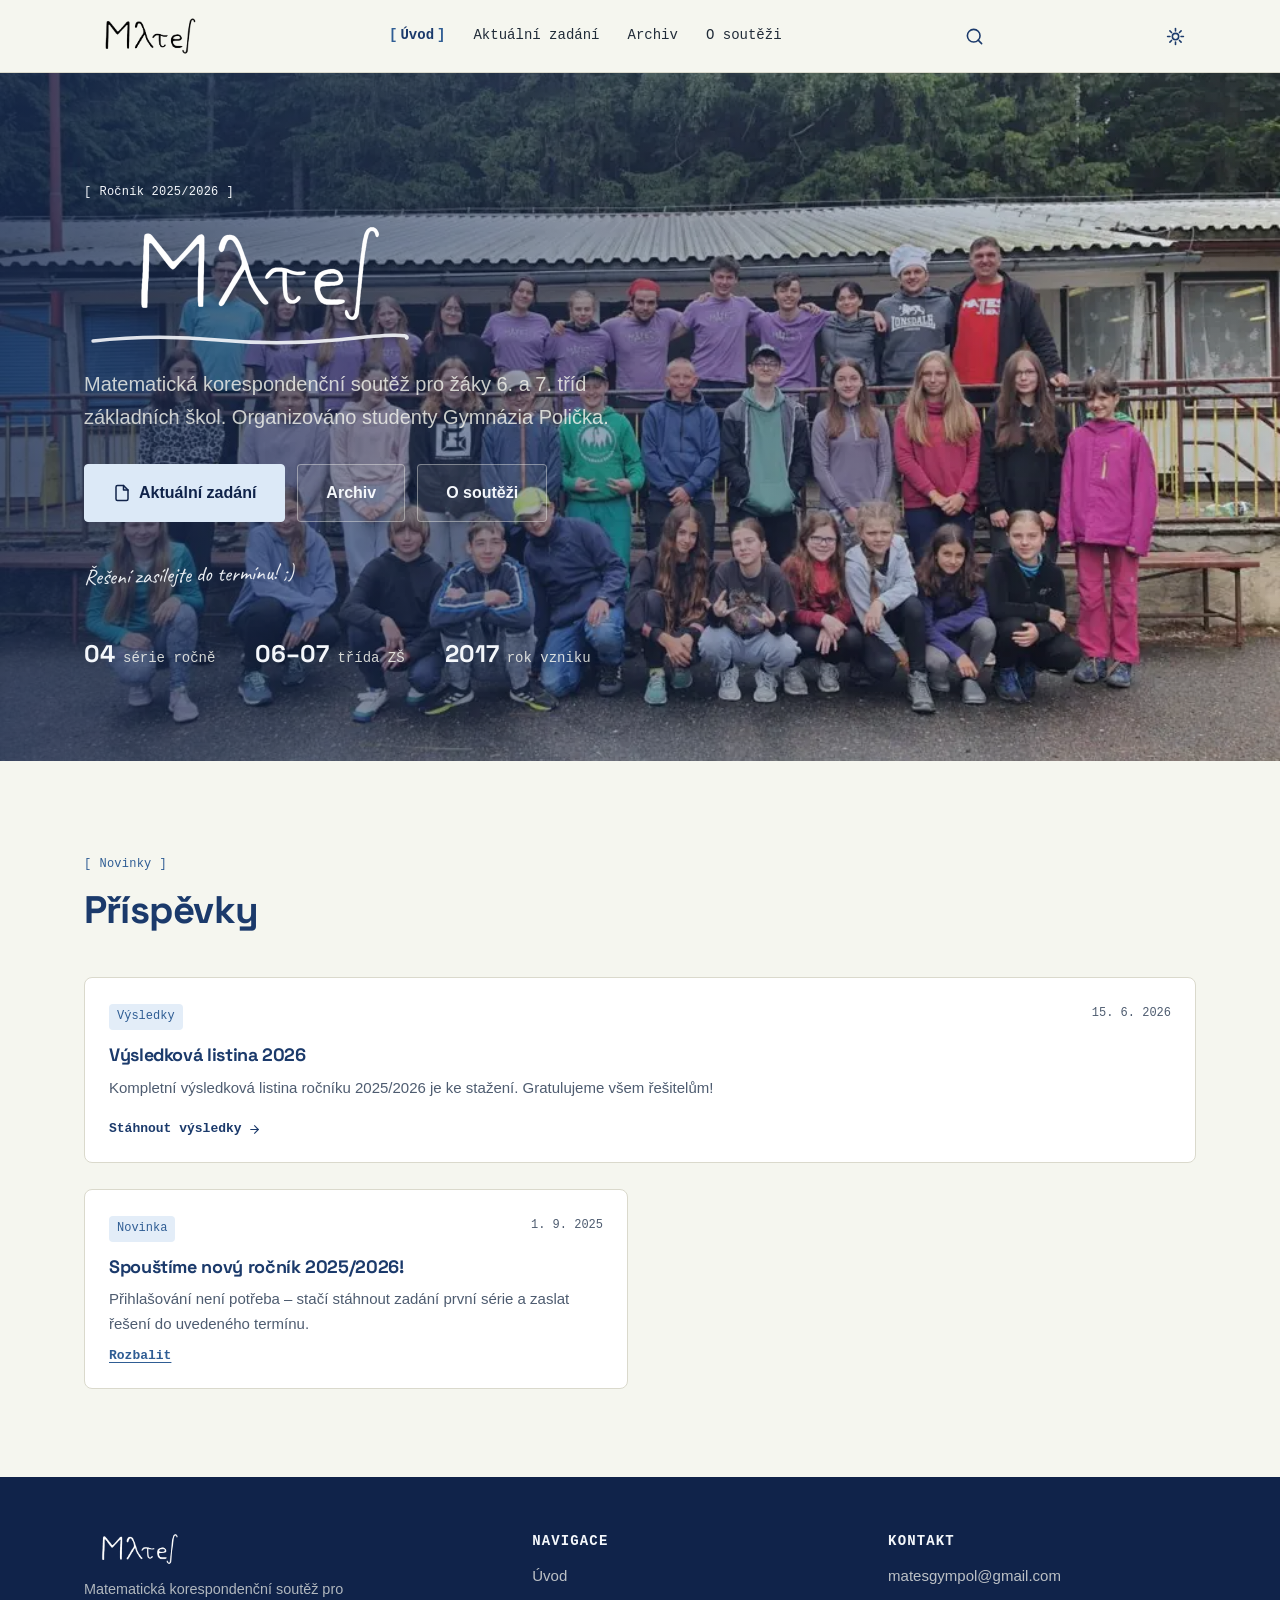
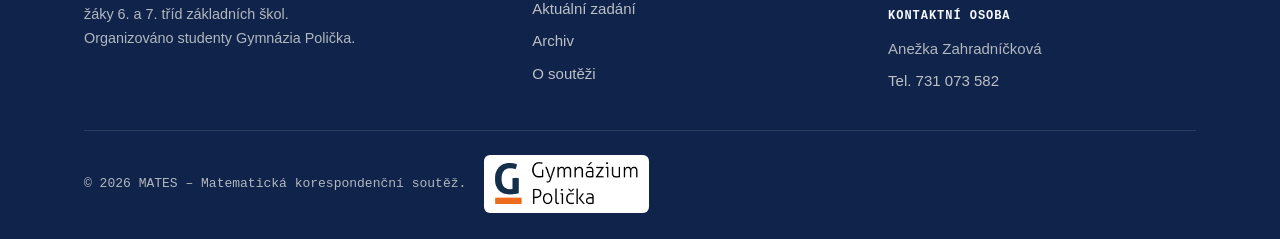
==== commit 19d41ace: "remove faq, add sticky footer" ====
--- a/index.html
+++ b/index.html
@@ -93,7 +93,6 @@
           <li><a href="/aktualni-zadani" class="nav__link">Aktuální zadání</a></li>
           <li><a href="/archiv" class="nav__link">Archiv</a></li>
           <li><a href="/o-soutezi" class="nav__link">O soutěži</a></li>
-          <li><a href="/faq" class="nav__link">FAQ</a></li>
         </ul>
       </nav>
 
@@ -127,7 +126,6 @@
       <li><a href="/aktualni-zadani">Aktuální zadání</a></li>
       <li><a href="/archiv">Archiv</a></li>
       <li><a href="/o-soutezi">O soutěži</a></li>
-      <li><a href="/faq">FAQ</a></li>
     </ul>
   </div>
   <div class="mobile-nav__footer">
@@ -198,7 +196,6 @@
           <a href="/aktualni-zadani">Aktuální zadání</a>
           <a href="/archiv">Archiv</a>
           <a href="/o-soutezi">O soutěži</a>
-          <a href="/faq">FAQ</a>
         </nav>
       </div>
       <div>
--- a/style.css
+++ b/style.css
@@ -92,7 +92,11 @@
   background: var(--paper);
   line-height: 1.65;
   overflow-x: hidden;
-}
+  min-height: 100vh;
+  display: flex;
+  flex-direction: column;
+}
+main { flex: 1; }
 img { max-width: 100%; height: auto; display: block; }
 a { color: inherit; text-decoration: none; }
 ul, ol { list-style: none; }
@@ -647,39 +651,6 @@
   background: var(--white);
 }
 
-/* FAQ */
-.faq-list { max-width: 760px; display: flex; flex-direction: column; gap: 8px; }
-.faq-item {
-  background: var(--white); border: 1px solid var(--line);
-  border-radius: var(--radius-md); overflow: hidden;
-  transition: box-shadow 0.2s var(--ease);
-}
-.faq-item:hover { box-shadow: 0 4px 16px rgba(16,35,74,0.08); }
-.faq-item__q {
-  display: flex; align-items: center; justify-content: space-between;
-  padding: 18px 22px; cursor: pointer;
-  font-family: var(--font-display); font-weight: 600; font-size: 1rem;
-  color: var(--ink); list-style: none;
-}
-.faq-item__q::-webkit-details-marker { display: none; }
-.faq-item__q::after {
-  content: "+"; font-family: var(--font-mono); font-size: 1.25rem;
-  font-weight: 700; color: var(--chalk-deep); transition: transform 0.2s var(--ease);
-  flex-shrink: 0; margin-left: 12px;
-}
-.faq-item[open] .faq-item__q::after { transform: rotate(45deg); }
-.faq-item__q:hover { color: var(--chalk-deep); }
-.faq-item__a {
-  padding: 0 22px 20px; color: var(--text-muted); font-size: 0.9375rem;
-  line-height: 1.7;
-}
-.faq-item__a p { margin-bottom: 0.75rem; }
-.faq-item__a p:last-child { margin-bottom: 0; }
-.faq-item__a ul { padding-left: 1.5em; margin-bottom: 0.75rem; }
-.faq-item__a li { margin-bottom: 0.35rem; }
-.faq-item__a a { color: var(--ink); font-weight: 600; text-decoration: underline; text-decoration-color: var(--chalk); text-underline-offset: 3px; }
-.faq-item__a a:hover { color: var(--chalk-deep); }
-
 /* Tisk */
 @media print {
   .site-header, .site-footer, .hero, .page-hero, .mobile-nav, .mobile-nav__overlay,
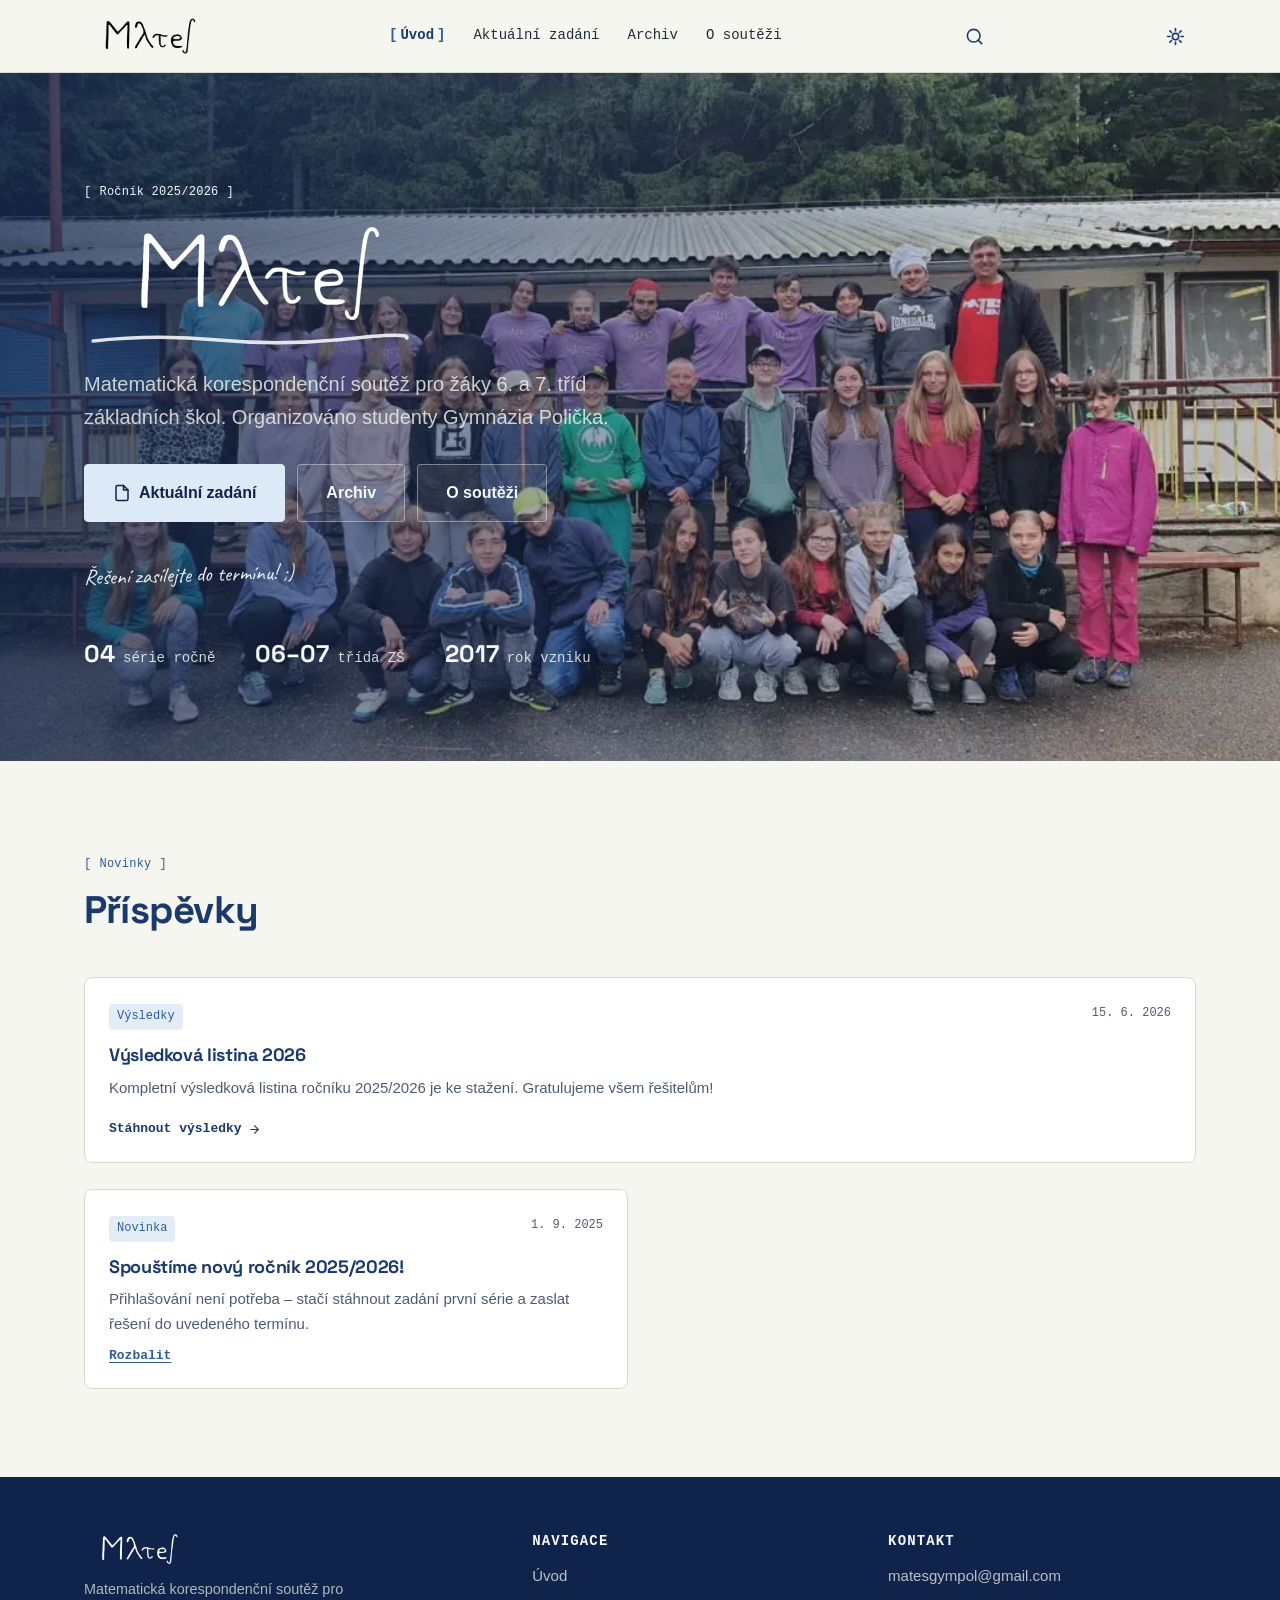
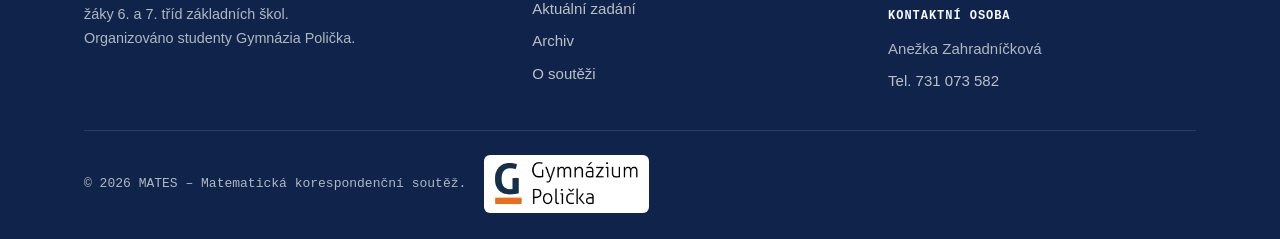
==== commit 35b3a471: "GA4 + avif" ====
--- a/index.html
+++ b/index.html
@@ -23,7 +23,7 @@
 <meta name="twitter:title" content="MATES – Matematická korespondenční soutěž pro žáky 6. a 7. tříd">
 <meta name="twitter:description" content="Matematická korespondenční soutěž pro žáky 6. a 7. tříd základních škol. Řešte úlohy, soutěžte s ostatními a rozvíjejte své matematické dovednosti.">
 <meta name="twitter:image" content="https://matesgympolicka.me/assets/images/back1.webp">
-<link rel="preload" as="image" href="assets/images/back1.webp">
+<link rel="preload" as="image" href="assets/images/back1.avif">
 <script type="application/ld+json">
 {
   "@context": "https://schema.org",
@@ -69,6 +69,14 @@
 <link href="https://fonts.googleapis.com/css2?family=Space+Grotesk:wght@500;600;700&family=Caveat:wght@600&display=swap" rel="stylesheet">
 <link rel="stylesheet" href="style.css?v=8">
 <meta name="robots" content="index, follow">
+
+<script async src="https://www.googletagmanager.com/gtag/js?id=G-CM556R2S4N"></script>
+<script>
+  window.dataLayer = window.dataLayer || [];
+  function gtag(){dataLayer.push(arguments);}
+  gtag('js', new Date());
+  gtag('config', 'G-CM556R2S4N');
+</script>
 </head>
 <body>
 
@@ -80,7 +88,7 @@
   <div class="container">
     <div class="nav">
       <a href="/" class="nav__brand" aria-label="MATES – Přejít na úvodní stránku">
-        <img loading="lazy" class="nav__logo" src="assets/images/logo.webp" alt="" aria-hidden="true">
+        <picture><source type="image/avif" srcset="assets/images/logo.avif"><img loading="lazy" class="nav__logo" src="assets/images/logo.webp" alt="" width="398" height="114" aria-hidden="true"></picture>
       </a>
 
       <button type="button" class="nav__toggle" aria-controls="mobile-navigation" aria-expanded="false" aria-label="Otevřít menu">
@@ -148,7 +156,7 @@
     <div class="container">
       <div class="hero__content">
         <span class="eyebrow" id="hero-stav">Ročník 2025/2026 · aktivní</span>
-        <h1 class="hero__title"><img class="hero__logo" src="assets/images/logo-white.webp" alt="MATES"></h1>
+        <h1 class="hero__title"><picture><source type="image/avif" srcset="assets/images/logo-white.avif"><img class="hero__logo" src="assets/images/logo-white.webp" alt="MATES" width="699" height="201"></picture></h1>
         <svg class="chalk-underline" viewBox="0 0 300 14" preserveAspectRatio="none" aria-hidden="true">
           <path d="M3 9 Q 60 2 120 8 T 240 7 T 297 6" fill="none" stroke="currentColor" stroke-width="3.5" stroke-linecap="round"/>
         </svg>
@@ -186,7 +194,7 @@
   <div class="container">
     <div class="footer-top">
       <div>
-        <div class="footer-brand"><img loading="lazy" class="footer-logo" src="assets/images/logo-white.webp" alt="" aria-hidden="true"></div>
+        <div class="footer-brand"><picture><source type="image/avif" srcset="assets/images/logo-white.avif"><img loading="lazy" class="footer-logo" src="assets/images/logo-white.webp" alt="" width="699" height="201" aria-hidden="true"></picture></div>
         <p class="footer-desc">Matematická korespondenční soutěž pro žáky 6. a 7. tříd základních škol. Organizováno studenty Gymnázia Polička.</p>
       </div>
       <div>
@@ -211,7 +219,7 @@
     <div class="footer-bottom">
       <span class="footer-bottom__group">
         <span>&copy; <span data-z="rok-letos">2026</span> MATES – Matematická korespondenční soutěž.</span>
-        <a class="footer-school-logo" href="https://www.gympolicka.cz" target="_blank" rel="noopener" aria-label="Gymnázium Polička – web školy"><img loading="lazy" src="assets/images/skola-logo.webp" alt="Gymnázium Polička"></a>
+        <a class="footer-school-logo" href="https://www.gympolicka.cz" target="_blank" rel="noopener" aria-label="Gymnázium Polička – web školy"><picture><source type="image/avif" srcset="assets/images/skola-logo.avif"><img loading="lazy" src="assets/images/skola-logo.webp" alt="Gymnázium Polička" width="487" height="159"></picture></a>
       </span>
     </div>
   </div>
--- a/style.css
+++ b/style.css
@@ -1,4 +1,4 @@
-/* MATES — styly. Barvy a písma se mění tady, obsah v obsah.js. */
+
 
 :root {
   color-scheme: light;
@@ -7,20 +7,20 @@
   --paper: #F5F6EF;
   --paper-2: #ECEEE3;
   --box: #F0F1EB;
-  --chalk: #F4F7FB;   /* bílá křída (na modré tabuli) */
-  --chalk-deep: #2F5D94; /* ocelová modř (na světlém pozadí) */
+  --chalk: #F4F7FB;   
+  --chalk-deep: #2F5D94; 
   --coral: #C6512F;
   --coral-bg: #FBEAE2;
   --line: #DAD9CC;
-  --text: #202B38;      /* neutrál zchlazený k modři */
-  --text-muted: #4E5C70; /* ≥ 5.5:1 na papíře */
+  --text: #202B38;      
+  --text-muted: #4E5C70; 
   --white: #FFFFFF;
 
-  /* modrá škála jednoho odstínu */
+  
   --blue-50: #E3EDF8;
   --blue-100: #DCE9F7;
   --blue-200: #C9DDF2;
-  /* sémantické stavy */
+  
   --ok: #2E6B3C; --ok-bg: #E4F0E6;
   --warn: #8A6D1D; --warn-bg: #F6F0DA;
 
@@ -32,10 +32,10 @@
   --font-mono: ui-monospace, "Cascadia Mono", "Segoe UI Mono", Menlo, Consolas, monospace;
   --font-hand: "Caveat", "Segoe Script", cursive;
 
-  /* typografická škála */
+  
   --text-xs: 0.75rem; --text-sm: 0.875rem; --text-md: 1.0625rem;
   --text-lg: 1.125rem; --text-xl: 1.375rem; --text-2xl: 1.75rem; --text-3xl: 2.4rem;
-  /* rytmus pohybu */
+  
   --dur-1: 0.15s; --dur-2: 0.25s; --dur-3: 0.4s;
 
   --radius-sm: 4px;
@@ -47,7 +47,7 @@
   --ease: cubic-bezier(0.4, 0, 0.2, 1);
 }
 
-/* Tmavý režim */
+
 [data-theme="dark"] {
   color-scheme: dark;
   --ink: #DCE5F1;
@@ -61,7 +61,7 @@
   --coral-bg: #3A241C;
   --line: rgba(220,231,245,0.14);
   --text: #C9D4E2;
-  --text-muted: #9AA7BA; /* ≥ 6:1 na tmavých plochách */
+  --text-muted: #9AA7BA; 
   --white: #17223B;
   --blue-50: #22355A;
   --blue-100: #2A3F68;
@@ -82,7 +82,7 @@
 [data-theme="dark"] .edit-overlay { background: rgba(5,10,20,0.72); }
 @media (max-width: 900px) { .nav .theme-toggle { display: none; } }
 
-/* Reset */
+
 *, *::before, *::after { box-sizing: border-box; margin: 0; padding: 0; }
 html { -webkit-font-smoothing: antialiased; scroll-padding-top: 84px; }
 body {
@@ -120,7 +120,7 @@
   * { animation-duration: 0.01ms !important; transition-duration: 0.01ms !important; }
 }
 
-/* Základní prvky */
+
 .container { max-width: var(--container); margin: 0 auto; padding: 0 var(--pad); }
 .section { padding: var(--gap-section) 0; }
 .section--alt { background: var(--paper-2); }
@@ -141,7 +141,7 @@
 }
 .skip-link:focus { top: 0; }
 
-/* Štítek [v závorkách] */
+
 .eyebrow {
   display: inline-flex; align-items: center; gap: 8px;
   font-family: var(--font-mono); font-size: 0.75rem; font-weight: 500;
@@ -150,7 +150,7 @@
 .eyebrow::before { content: "["; }
 .eyebrow::after { content: "]"; }
 
-/* Tlačítka */
+
 .btn {
   display: inline-flex; align-items: center; justify-content: center; gap: 8px;
   padding: 12px 22px; border-radius: var(--radius-sm);
@@ -171,14 +171,14 @@
 .btn-lg { padding: 15px 28px; font-size: 1rem; }
 .btn-full { width: 100%; }
 
-/* Chybový pruh */
+
 .chyba {
   background: var(--coral-bg); color: var(--coral);
   border-bottom: 2px solid var(--coral);
   padding: 12px var(--pad); font-size: 0.875rem; font-weight: 600;
 }
 
-/* Hlavička a menu */
+
 .site-header {
   position: sticky; top: 0; z-index: 1000;
   background: var(--paper);
@@ -245,11 +245,11 @@
 }
 @media (min-width: 901px) { .nav__toggle { display: none !important; } }
 @media (max-width: 900px) {
-  /* Lupa v hlavičce je jen na desktopu — na mobilu je vyhledávání v menu */
+  
   .nav__search { display: none; }
 }
 
-/* Mobilní menu (vysouvací panel) */
+
 .mobile-nav, .mobile-nav__overlay { display: none; }
 
 @media (max-width: 900px) {
@@ -293,7 +293,7 @@
   .mobile-nav__footer .theme-toggle { width: 100%; margin-top: 16px; gap: 8px; border: 1px solid var(--line); background: var(--paper-2); }
 }
 
-/* Hero — úvodní stránka */
+
 .hero {
   position: relative; overflow: hidden; padding: 104px 0 88px;
   background: var(--hero-bg);
@@ -336,7 +336,7 @@
   to { opacity: 1; transform: none; }
 }
 
-/* Čmáranice v hero */
+
 .doodle {
   position: absolute; color: var(--chalk); opacity: 0.16;
   font-family: var(--font-mono); font-weight: 600;
@@ -349,7 +349,7 @@
 .doodle--4 { top: 30%; right: 30%; width: 150px; transform: rotate(4deg); }
 @media (max-width: 900px) { .doodle { display: none; } }
 
-/* Hero vnitřních stránek */
+
 .page-hero {
   position: relative; overflow: hidden; padding: 72px 0 52px;
   background: var(--hero-bg);
@@ -365,9 +365,9 @@
 .page-hero h1 { color: var(--chalk); font-size: clamp(2rem, 4.5vw, 2.9rem); margin-bottom: 10px; }
 .page-hero p { color: rgba(245,246,239,0.78); max-width: 600px; font-size: 1.0625rem; }
 
-/* Karty */
-
-/* Pracovní list — karta s perforovaným okrajem a izolepou */
+
+
+
 .worksheet, .vzkaz, .assignment {
   position: relative; background: var(--white); border: 1px solid var(--line);
   border-radius: var(--radius-md);
@@ -424,7 +424,7 @@
 .mobile-nav__search .search__input { background: var(--white); }
 .mobile-nav__search .search__results { margin-top: 10px; max-height: 40vh; overflow-y: auto; }
 
-/* Vyhledávání — panel pod hlavičkou */
+
 .search-panel {
   position: absolute; top: 100%; left: 0; right: 0;
   background: var(--paper); border-bottom: 1px solid var(--line);
@@ -479,7 +479,7 @@
   color: var(--text-muted); font-size: 0.9375rem;
 }
 
-/* Aktuální zadání */
+
 .assignment { overflow: hidden; max-width: 760px; transform: rotate(-0.3deg); }
 .assignment__head { padding: 30px 32px; border-bottom: 1px solid var(--line); }
 .assignment__label { font-family: var(--font-mono); font-size: 0.8125rem; color: var(--chalk-deep); margin-bottom: 8px; }
@@ -503,7 +503,7 @@
 .assignment__info a { color: var(--ink); font-weight: 600; text-decoration: underline; text-decoration-color: var(--chalk); text-underline-offset: 3px; }
 .assignment__info a:hover { color: var(--chalk-deep); }
 
-/* Archiv */
+
 .archiv-list { display: flex; flex-direction: column; gap: 12px; max-width: 760px; }
 .archiv-item { background: var(--white); border: 1px solid var(--line); border-radius: var(--radius-md); overflow: hidden; transition: box-shadow 0.2s var(--ease); }
 .archiv-item:hover { box-shadow: 0 4px 16px rgba(16,35,74,0.08); }
@@ -515,7 +515,7 @@
 .archiv-chevron { width: 18px; height: 18px; flex-shrink: 0; transition: transform 0.25s var(--ease); }
 .archiv-toggle[aria-expanded="true"] .archiv-chevron { transform: rotate(180deg); }
 
-/* Vysouvací panel — grid trik, visibility skrývá i z tabulátoru */
+
 .archiv-panel { display: grid; grid-template-rows: 0fr; visibility: hidden; transition: grid-template-rows 0.3s var(--ease), visibility 0.3s; }
 .archiv-panel.open { grid-template-rows: 1fr; visibility: visible; }
 .archiv-panel__clip { overflow: hidden; min-height: 0; }
@@ -530,7 +530,7 @@
   a.archiv-link:hover .tag { color: var(--ink); }
   .archiv-series { display: flex; flex-direction: column; gap: 6px; }
 
-/* O soutěži */
+
 .about-grid { display: grid; grid-template-columns: 1.5fr 1fr; gap: 56px; align-items: start; }
 .o-nas h3 { font-size: 1.1875rem; margin: 1.9rem 0 0.7rem; }
 .o-nas h3:first-child { margin-top: 0; }
@@ -551,7 +551,7 @@
   margin-top: 12px;
 }
 
-/* Patička */
+
 .site-footer { background: var(--ink-2); color: rgba(245,246,239,0.7); padding: 56px 0 28px; }
 .footer-top { display: grid; grid-template-columns: 1.3fr 1fr 1fr; gap: 48px; padding-bottom: 36px; border-bottom: 1px solid rgba(245,246,239,0.12); margin-bottom: 24px; }
 .footer-brand { display: flex; align-items: center; gap: 10px; font-family: var(--font-display); font-weight: 700; font-size: 1.1875rem; color: var(--chalk); margin-bottom: 12px; }
@@ -569,7 +569,7 @@
 .footer-bottom__group { display: inline-flex; align-items: center; gap: 18px; flex-wrap: wrap; }
 .footer-school-logo img { height: 58px; width: auto; background: #fff; border-radius: 6px; padding: 5px 9px; display: block; }
 
-/* Editor (skrytý, zaheslovaný) */
+
 .edit-overlay {
   position: fixed; inset: 0; z-index: 5000;
   background: rgba(16,35,74,0.6);
@@ -609,7 +609,7 @@
 .edit-heslo summary { cursor: pointer; font-family: var(--font-mono); font-size: 0.8rem; color: var(--text-muted); }
 .edit-heslo summary:hover { color: var(--ink); }
 
-/* Responzivita */
+
 @media (max-width: 900px) {
   :root { --gap-section: 64px; }
   .card-grid { grid-template-columns: repeat(2, 1fr); }
@@ -629,7 +629,7 @@
   .vzkaz { padding: 32px 26px 28px; }
 }
 
-/* Loading skeleton */
+
 @keyframes shimmer {
   0% { background-position: -200px 0; }
   100% { background-position: 200px 0; }
@@ -651,7 +651,7 @@
   background: var(--white);
 }
 
-/* Tisk */
+
 @media print {
   .site-header, .site-footer, .hero, .page-hero, .mobile-nav, .mobile-nav__overlay,
   .skip-link, .search-panel, .theme-toggle, .doodle, .btn { display: none !important; }
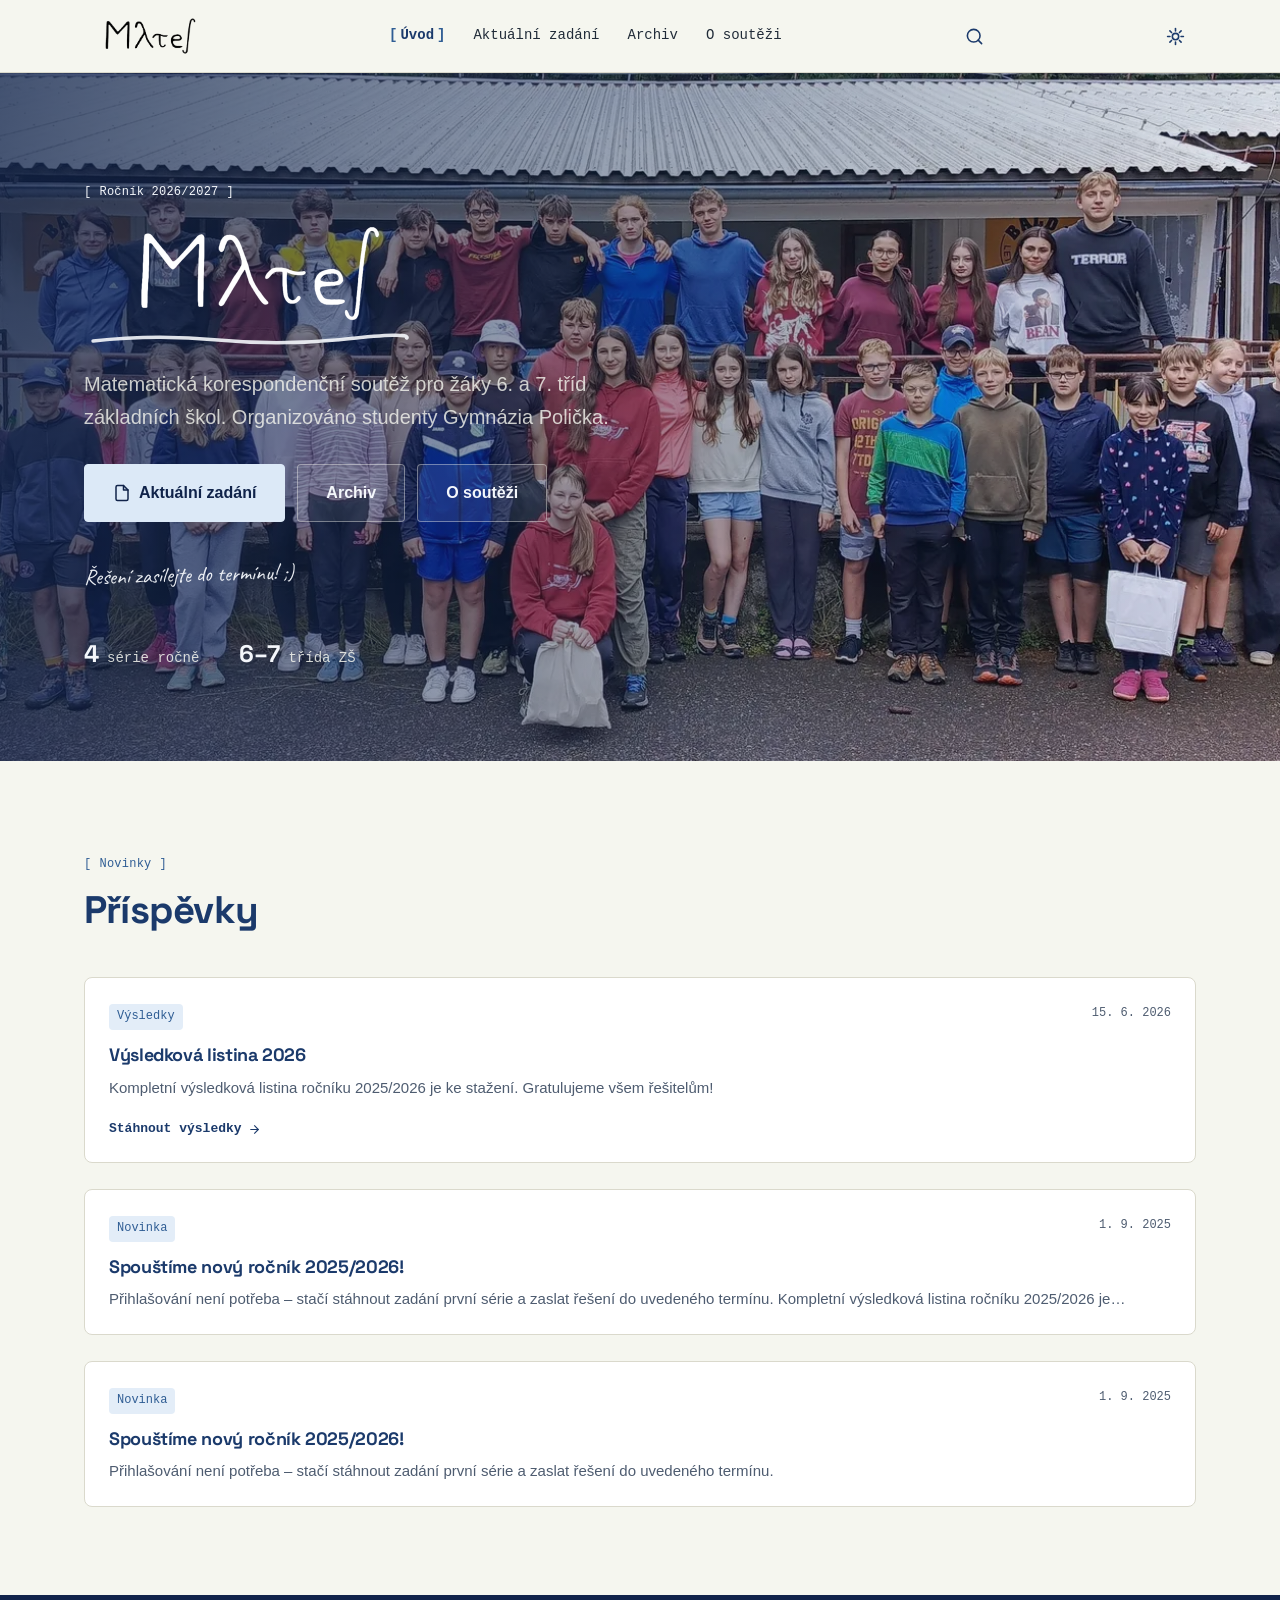
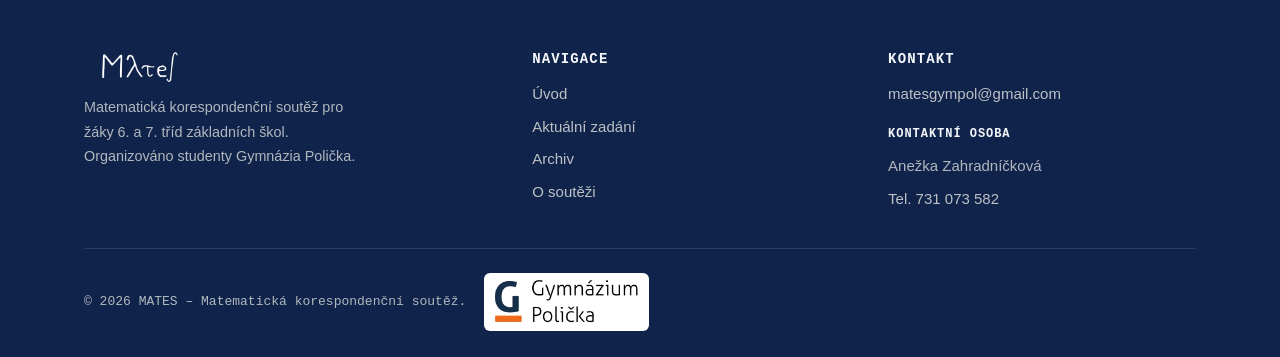
==== commit e2896bda: "Fix expand/collapse, dark mode logo, single column" ====
--- a/index.html
+++ b/index.html
@@ -23,7 +23,7 @@
 <meta name="twitter:title" content="MATES – Matematická korespondenční soutěž pro žáky 6. a 7. tříd">
 <meta name="twitter:description" content="Matematická korespondenční soutěž pro žáky 6. a 7. tříd základních škol. Řešte úlohy, soutěžte s ostatními a rozvíjejte své matematické dovednosti.">
 <meta name="twitter:image" content="https://matesgympolicka.me/assets/images/back1.webp">
-<link rel="preload" as="image" href="assets/images/back1.avif">
+<link rel="preload" as="image" href="assets/images/back26-4.webp">
 <script type="application/ld+json">
 {
   "@context": "https://schema.org",
--- a/style.css
+++ b/style.css
@@ -84,7 +84,7 @@
 
 
 *, *::before, *::after { box-sizing: border-box; margin: 0; padding: 0; }
-html { -webkit-font-smoothing: antialiased; scroll-padding-top: 84px; }
+html { -webkit-font-smoothing: antialiased; scroll-padding-top: 84px; transition: color 0.3s ease, background-color 0.3s ease; }
 body {
   font-family: var(--font-body);
   font-size: 1rem;
@@ -95,6 +95,7 @@
   min-height: 100vh;
   display: flex;
   flex-direction: column;
+  transition: background-color 0.35s ease, color 0.35s ease;
 }
 main { flex: 1; }
 img { max-width: 100%; height: auto; display: block; }
@@ -183,13 +184,13 @@
   position: sticky; top: 0; z-index: 1000;
   background: var(--paper);
   border-bottom: 1px solid var(--line);
-  transition: box-shadow 0.25s var(--ease);
+  transition: box-shadow 0.25s var(--ease), background-color 0.35s ease, border-color 0.35s ease;
 }
 .site-header.is-scrolled { box-shadow: var(--shadow-hdr); }
 
 .nav { display: flex; align-items: center; justify-content: space-between; height: 72px; gap: 16px; }
 .nav__brand { display: flex; align-items: center; gap: 10px; font-family: var(--font-display); font-weight: 700; font-size: 1.25rem; color: var(--ink); }
-.nav__logo { height: 38px; width: auto; }
+.nav__logo { height: 38px; width: auto; transition: opacity 0.3s ease; }
 .nav__brand-mark {
   display: flex; align-items: center; justify-content: center; width: 36px; height: 36px;
   background: var(--ink); color: var(--chalk); border-radius: var(--radius-sm);
@@ -233,6 +234,7 @@
 
 @media (max-width: 900px) {
   .nav__menu { display: none; }
+  .nav > nav { display: none; }
   .nav__toggle {
     display: flex; flex-direction: column; justify-content: center; align-items: center;
     gap: 5px; width: 44px; height: 44px; border-radius: var(--radius-sm);
@@ -374,7 +376,7 @@
 }
 .worksheet {
   padding: 26px 24px 22px; display: flex; flex-direction: column; gap: 0;
-  transition: transform 0.2s var(--ease), box-shadow 0.2s var(--ease), border-color 0.2s var(--ease);
+  transition: transform 0.2s var(--ease), box-shadow 0.2s var(--ease), border-color 0.2s var(--ease), background-color 0.35s ease;
 }
 .worksheet:hover {
   transform: translateY(-2px);
@@ -398,6 +400,10 @@
 .worksheet__excerpt--clamp {
   display: -webkit-box; -webkit-line-clamp: 3; -webkit-box-orient: vertical; line-clamp: 3; overflow: hidden;
   margin-bottom: 8px;
+  max-height: 5.5em;
+}
+.worksheet__excerpt {
+  transition: max-height 0.35s var(--ease), margin-bottom 0.35s var(--ease);
 }
 .worksheet__toggle {
   align-self: flex-start; background: none; border: none; padding: 0;
@@ -405,16 +411,15 @@
   cursor: pointer; text-decoration: underline; text-underline-offset: 3px;
 }
 .worksheet__toggle:hover { color: var(--coral); }
-.worksheet__more { margin-bottom: 6px; }
-.worksheet__more .worksheet__excerpt { flex: 0; }
+.worksheet__full { color: var(--text-muted); font-size: 0.9375rem; margin-bottom: 18px; }
+.worksheet__full p { margin-bottom: 12px; }
+
 .worksheet.highlight { animation: hl-flash 2s var(--ease); }
 @keyframes hl-flash {
   0% { box-shadow: 0 0 0 4px var(--chalk-deep); }
   100% { box-shadow: 0 0 0 4px rgba(47,93,148,0); }
 }
-@media (min-width: 700px) {
-  .posts-grid { grid-template-columns: 1fr 1fr; }
-}
+
 
 .section__title a { color: inherit; text-decoration: none; }
 .section__title a:hover { color: var(--chalk-deep); text-decoration: underline; text-underline-offset: 4px; }
@@ -552,10 +557,10 @@
 }
 
 
-.site-footer { background: var(--ink-2); color: rgba(245,246,239,0.7); padding: 56px 0 28px; }
+.site-footer { background: var(--ink-2); color: rgba(245,246,239,0.7); padding: 56px 0 28px; transition: background-color 0.35s ease; }
 .footer-top { display: grid; grid-template-columns: 1.3fr 1fr 1fr; gap: 48px; padding-bottom: 36px; border-bottom: 1px solid rgba(245,246,239,0.12); margin-bottom: 24px; }
 .footer-brand { display: flex; align-items: center; gap: 10px; font-family: var(--font-display); font-weight: 700; font-size: 1.1875rem; color: var(--chalk); margin-bottom: 12px; }
-.footer-logo { height: 32px; width: auto; }
+.footer-logo { height: 32px; width: auto; transition: opacity 0.3s ease; }
 .footer-desc { font-size: 0.9rem; line-height: 1.7; max-width: 280px; }
 .footer-heading { font-family: var(--font-mono); font-size: 0.875rem; font-weight: 600; color: var(--chalk); text-transform: uppercase; letter-spacing: 0.08em; margin-bottom: 14px; }
 .footer-links { display: flex; flex-direction: column; gap: 8px; }
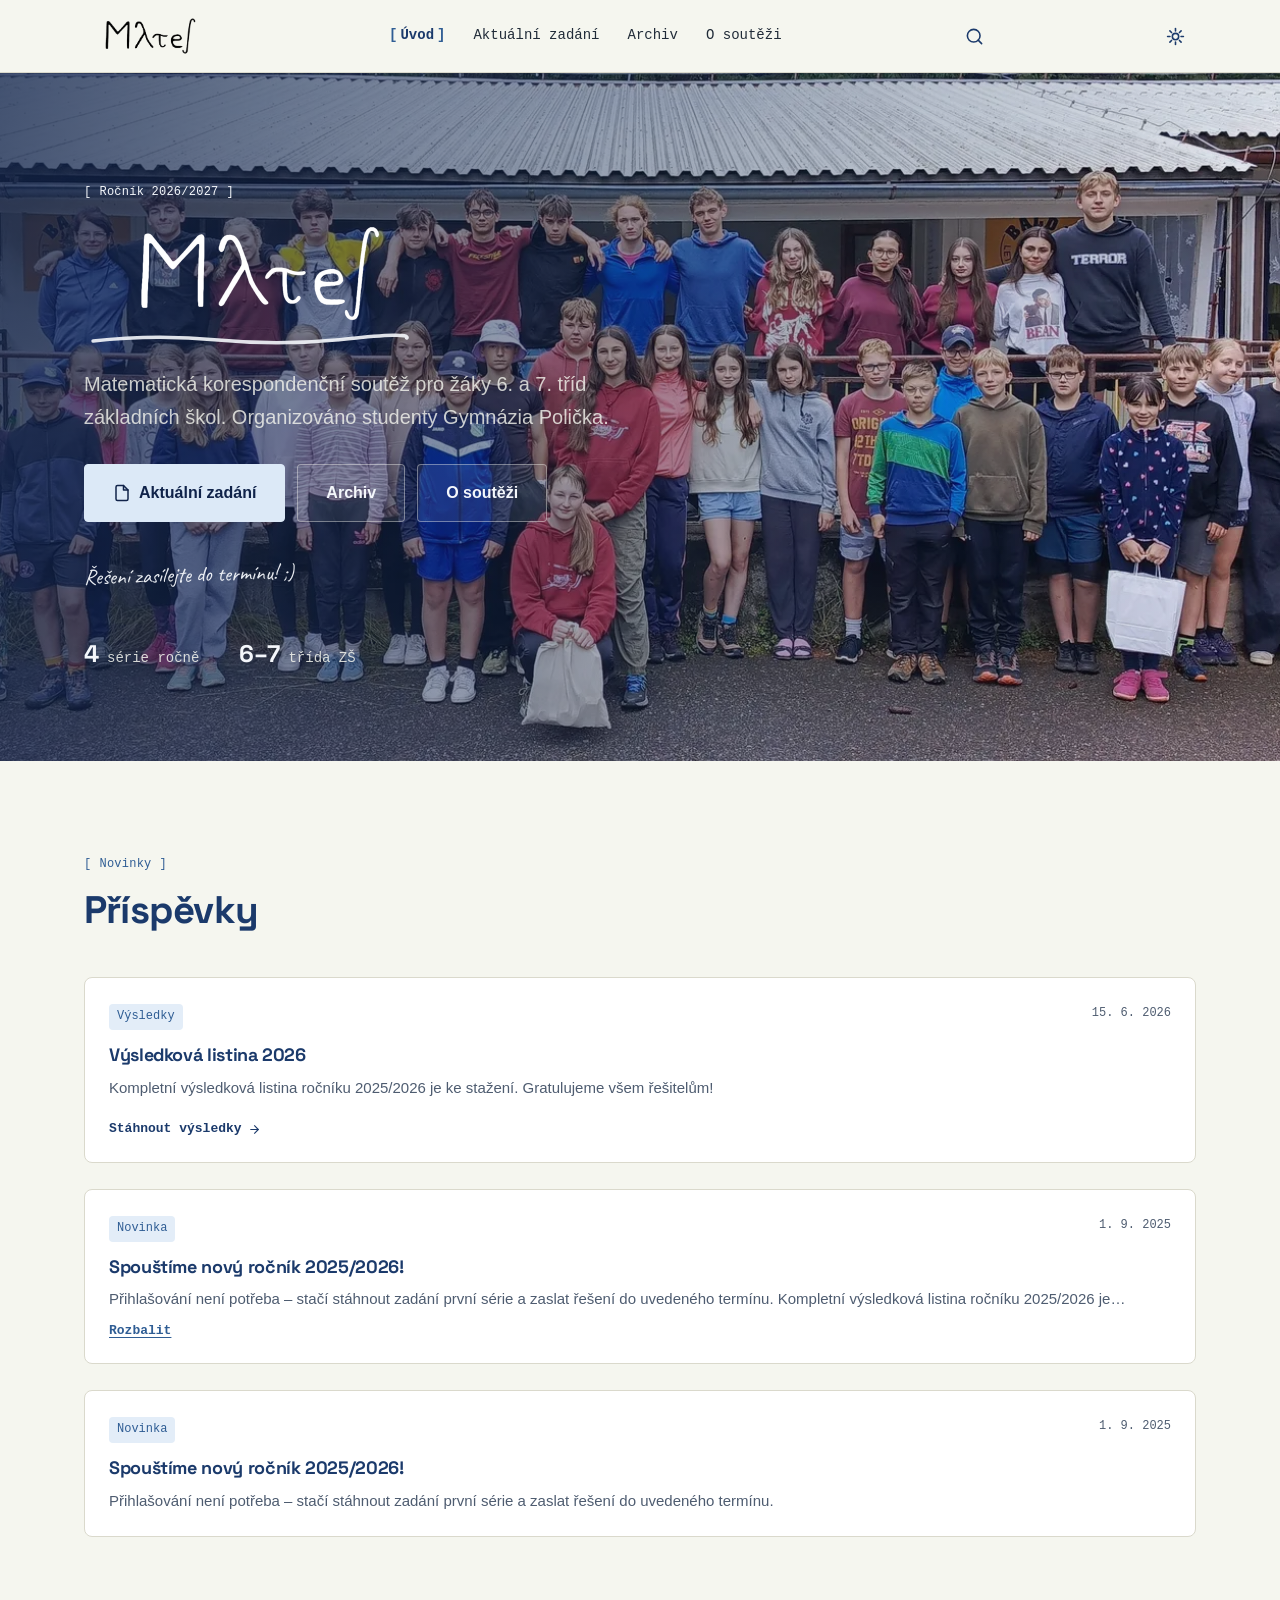
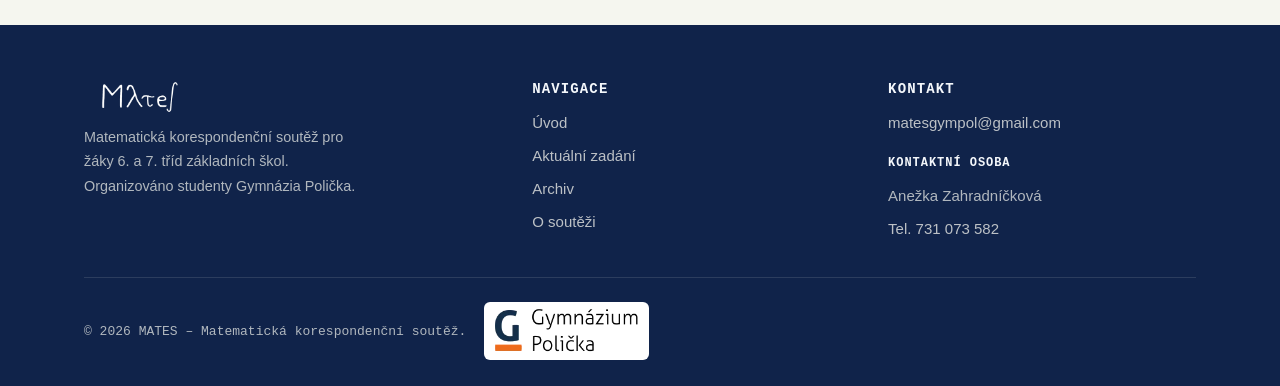
==== commit a6fc91c2: "Fix CSP to allow GA and drop unsafe-inline; remove editor; clean URLs; version-bump tooling" ====
--- a/index.html
+++ b/index.html
@@ -67,7 +67,7 @@
 <link rel="preconnect" href="https://fonts.googleapis.com">
 <link rel="preconnect" href="https://fonts.gstatic.com" crossorigin>
 <link href="https://fonts.googleapis.com/css2?family=Space+Grotesk:wght@500;600;700&family=Caveat:wght@600&display=swap" rel="stylesheet">
-<link rel="stylesheet" href="style.css?v=8">
+<link rel="stylesheet" href="style.css?v=9">
 <meta name="robots" content="index, follow">
 
 <script async src="https://www.googletagmanager.com/gtag/js?id=G-CM556R2S4N"></script>
@@ -225,8 +225,7 @@
   </div>
 </footer>
 
-<script src="obsah.js?v=8"></script>
-<script src="main.js?v=8"></script>
-<script src="editor.js?v=8"></script>
+<script src="obsah.js?v=9"></script>
+<script src="main.js?v=9"></script>
 </body>
 </html>
--- a/style.css
+++ b/style.css
@@ -20,9 +20,6 @@
   --blue-50: #E3EDF8;
   --blue-100: #DCE9F7;
   --blue-200: #C9DDF2;
-  
-  --ok: #2E6B3C; --ok-bg: #E4F0E6;
-  --warn: #8A6D1D; --warn-bg: #F6F0DA;
 
   --hero-bg: #10234A;
   --shadow-hdr: 0 6px 20px rgba(16,35,74,0.14);
@@ -66,8 +63,6 @@
   --blue-50: #22355A;
   --blue-100: #2A3F68;
   --blue-200: #33507F;
-  --ok: #7BC48F; --ok-bg: #1D3326;
-  --warn: #D9B45C; --warn-bg: #332B17;
   --hero-bg: #0B1526;
   --shadow-hdr: 0 6px 20px rgba(0,0,0,0.5);
 }
@@ -79,7 +74,6 @@
 
 [data-theme="dark"] .archiv-link { border-color: var(--line); }
 [data-theme="dark"] a.archiv-link:hover { border-color: var(--chalk-deep); background: var(--blue-50); }
-[data-theme="dark"] .edit-overlay { background: rgba(5,10,20,0.72); }
 @media (max-width: 900px) { .nav .theme-toggle { display: none; } }
 
 
@@ -413,6 +407,7 @@
 .worksheet__toggle:hover { color: var(--coral); }
 .worksheet__full { color: var(--text-muted); font-size: 0.9375rem; margin-bottom: 18px; }
 .worksheet__full p { margin-bottom: 12px; }
+.worksheet__excerpt[hidden], .worksheet__full[hidden] { display: none !important; }
 
 .worksheet.highlight { animation: hl-flash 2s var(--ease); }
 @keyframes hl-flash {
@@ -575,46 +570,6 @@
 .footer-school-logo img { height: 58px; width: auto; background: #fff; border-radius: 6px; padding: 5px 9px; display: block; }
 
 
-.edit-overlay {
-  position: fixed; inset: 0; z-index: 5000;
-  background: rgba(16,35,74,0.6);
-  display: flex; align-items: flex-start; justify-content: center;
-  padding: 6vh 18px 40px; overflow-y: auto;
-}
-.edit-box {
-  background: var(--white); border: 1px solid var(--line); border-radius: 10px;
-  box-shadow: 0 24px 60px rgba(16,35,74,0.35);
-  width: 100%; max-width: 460px; padding: 26px 28px;
-}
-.edit-panel { max-width: 640px; }
-.edit-title { font-size: 1.3rem; margin: 4px 0 18px; }
-.edit-chyba {
-  margin: 10px 0; padding: 10px 14px; border-radius: var(--radius-sm);
-  background: var(--coral-bg); color: var(--coral); font-size: 0.875rem; font-weight: 600;
-}
-.edit-ok { background: var(--ok-bg); color: var(--ok); }
-.edit-akce { display: flex; gap: 10px; flex-wrap: wrap; }
-.edit-panel__head { display: flex; align-items: center; justify-content: space-between; gap: 12px; margin-bottom: 14px; }
-.edit-poznamka { font-size: 0.85rem; color: var(--text-muted); margin: 10px 0; }
-.edit-form .field { margin-bottom: 14px; }
-.edit-pridane { margin-top: 18px; border-top: 1px solid var(--line); padding-top: 14px; }
-.edit-pridane__nadpis { font-size: 0.95rem; margin-bottom: 10px; }
-.edit-kod {
-  background: var(--ink-2); color: var(--chalk); border-radius: 6px;
-  padding: 12px 14px; font-family: var(--font-mono); font-size: 0.78rem;
-  line-height: 1.6; overflow-x: auto; margin-bottom: 10px; white-space: pre;
-}
-.edit-stazeni { margin-top: 18px; border-top: 1px solid var(--line); padding-top: 14px; }
-.edit-hash-vystup {
-  font-family: var(--font-mono); font-size: 0.78rem; word-break: break-all;
-  background: var(--paper-2); border: 1px solid var(--line); border-radius: var(--radius-sm);
-  padding: 10px 12px; margin: 10px 0 4px;
-}
-.edit-heslo { margin-top: 16px; border-top: 1px solid var(--line); padding-top: 12px; }
-.edit-heslo summary { cursor: pointer; font-family: var(--font-mono); font-size: 0.8rem; color: var(--text-muted); }
-.edit-heslo summary:hover { color: var(--ink); }
-
-
 @media (max-width: 900px) {
   :root { --gap-section: 64px; }
   .card-grid { grid-template-columns: repeat(2, 1fr); }
